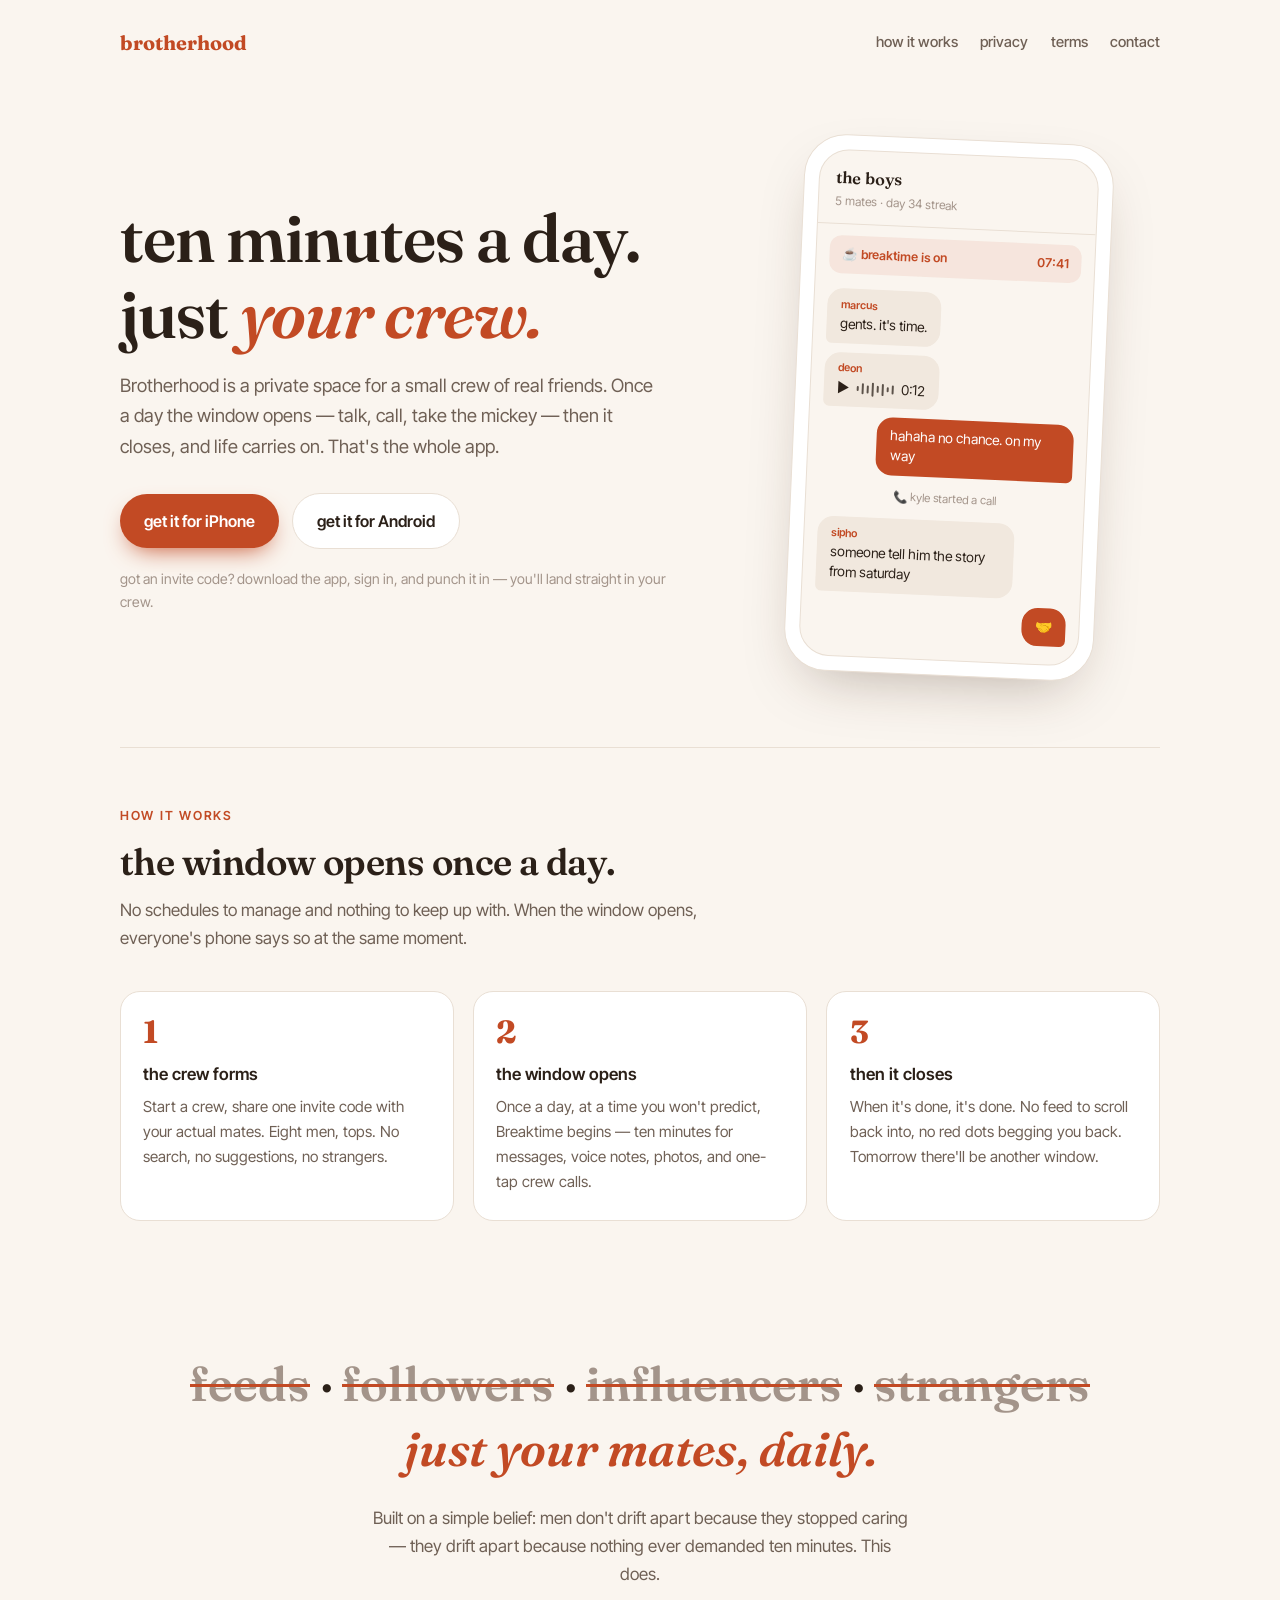
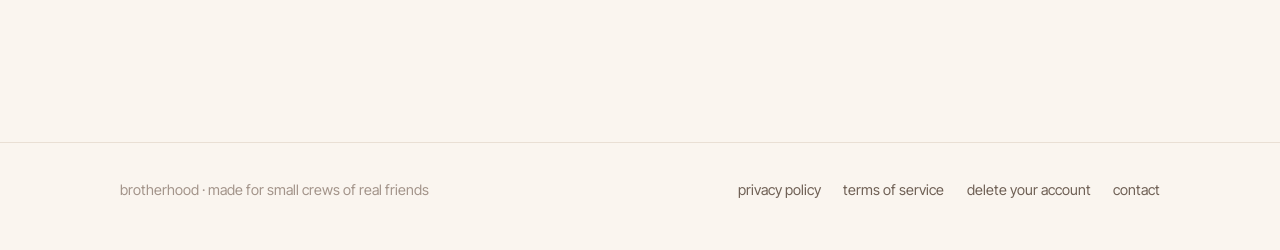
==== index.html @ 676af763 "Redesign: brand typography, hero, manifesto Co-Authored-By: Claude Fable 5 <noreply@anthropic.com>" ====
<!doctype html>
<html lang="en">
<head>
  <meta charset="utf-8">
  <meta name="viewport" content="width=device-width, initial-scale=1">
  <title>brotherhood — keep close to your mates</title>
  <meta name="description" content="a private space for small crews of real friends. once a day the window opens — ten minutes to talk — then life carries on. no feeds, no followers, no strangers.">
  <link rel="icon" type="image/png" href="/favicon.png">
  <link rel="preconnect" href="https://fonts.googleapis.com">
  <link rel="preconnect" href="https://fonts.gstatic.com" crossorigin>
  <link href="https://fonts.googleapis.com/css2?family=Fraunces:opsz,wght@9..144,600;9..144,700&family=Inter+Tight:wght@400;500;600&display=swap" rel="stylesheet">
  <link rel="stylesheet" href="/styles.css">
</head>
<body>

<div class="shell">
  <header class="topbar">
    <a class="wordmark" href="/">brotherhood</a>
    <nav>
      <a href="#how">how it works</a>
      <a href="/privacy/">privacy</a>
      <a href="/terms/">terms</a>
      <a href="mailto:brotherhood.support.app@gmail.com">contact</a>
    </nav>
  </header>

  <section class="hero">
    <div>
      <h1>ten minutes a day.<br>just <em>your crew.</em></h1>
      <p class="lede">Brotherhood is a private space for a small crew of real
      friends. Once a day the window opens — talk, call, take the mickey —
      then it closes, and life carries on. That's the whole app.</p>
      <div class="cta-row">
        <a class="btn btn-primary" href="https://apps.apple.com/app/id6773460771">get it for iPhone</a>
        <a class="btn btn-ghost" href="https://play.google.com/store/apps/details?id=com.teegen.brohood">get it for Android</a>
        <p class="cta-note">got an invite code? download the app, sign in, and
        punch it in — you'll land straight in your crew.</p>
      </div>
    </div>

    <div class="phone-wrap" aria-hidden="true">
      <div class="phone">
        <div class="phone-screen">
          <div class="phone-head">
            <div class="crew-name">the boys</div>
            <div class="crew-sub">5 mates · day 34 streak</div>
          </div>
          <div class="band"><span>☕ breaktime is on</span><span>07:41</span></div>
          <div class="chat">
            <div class="bubble them"><span class="who">marcus</span>gents. it's time.</div>
            <div class="bubble them"><span class="who">deon</span>
              <span class="voice">▶
                <span class="bars"><i style="height:5px"></i><i style="height:11px"></i><i style="height:8px"></i><i style="height:14px"></i><i style="height:7px"></i><i style="height:12px"></i><i style="height:5px"></i><i style="height:9px"></i></span>
                0:12
              </span>
            </div>
            <div class="bubble me">hahaha no chance. on my way</div>
            <div class="sysline">📞 kyle started a call</div>
            <div class="bubble them"><span class="who">sipho</span>someone tell him the story from saturday</div>
            <div class="bubble me">🤝</div>
          </div>
        </div>
      </div>
    </div>
  </section>

  <section class="section" id="how">
    <p class="kicker">how it works</p>
    <h2>the window opens once a day.</h2>
    <p class="lede">No schedules to manage and nothing to keep up with. When
    the window opens, everyone's phone says so at the same moment.</p>
    <div class="steps">
      <div class="step">
        <div class="num">1</div>
        <h3>the crew forms</h3>
        <p>Start a crew, share one invite code with your actual mates.
        Eight men, tops. No search, no suggestions, no strangers.</p>
      </div>
      <div class="step">
        <div class="num">2</div>
        <h3>the window opens</h3>
        <p>Once a day, at a time you won't predict, Breaktime begins —
        ten minutes for messages, voice notes, photos, and one-tap
        crew calls.</p>
      </div>
      <div class="step">
        <div class="num">3</div>
        <h3>then it closes</h3>
        <p>When it's done, it's done. No feed to scroll back into, no
        red dots begging you back. Tomorrow there'll be another window.</p>
      </div>
    </div>
  </section>

  <section class="manifesto">
    <div class="lines">
      <span class="no">feeds</span> · <span class="no">followers</span> ·
      <span class="no">influencers</span> · <span class="no">strangers</span><br>
      <span class="yes">just your mates, daily.</span>
    </div>
    <p class="creed">Built on a simple belief: men don't drift apart because
    they stopped caring — they drift apart because nothing ever demanded ten
    minutes. This does.</p>
  </section>
</div>

<footer>
  <div class="shell foot-row">
    <span>brotherhood · made for small crews of real friends</span>
    <div class="foot-links">
      <a href="/privacy/">privacy policy</a>
      <a href="/terms/">terms of service</a>
      <a href="/delete-account/">delete your account</a>
      <a href="mailto:brotherhood.support.app@gmail.com">contact</a>
    </div>
  </div>
</footer>

</body>
</html>
---- styles.css ----
/* Brotherhood — brotherhood.help
   Fraunces carries the brand voice (same display face as the app),
   Inter Tight carries the reading. Warm paper by day, ember by night. */

:root {
  --bg: #faf5ef;
  --bg-raise: #ffffff;
  --ink: #2b2018;
  --ink-soft: #6f6055;
  --ink-faint: #a3948a;
  --accent: #c24a24;
  --accent-deep: #a03a18;
  --accent-soft: rgba(194, 74, 36, 0.09);
  --rule: #e9dfd4;
  --bubble-them: #f1e8de;
  --shadow: 0 24px 60px -24px rgba(60, 34, 18, 0.35);
}
@media (prefers-color-scheme: dark) {
  :root {
    --bg: #191310;
    --bg-raise: #221a15;
    --ink: #f2e9e0;
    --ink-soft: #b5a698;
    --ink-faint: #7d7065;
    --accent: #e06a3f;
    --accent-deep: #c24a24;
    --accent-soft: rgba(224, 106, 63, 0.13);
    --rule: #352a22;
    --bubble-them: #2c221b;
    --shadow: 0 24px 60px -24px rgba(0, 0, 0, 0.7);
  }
}

* { box-sizing: border-box; margin: 0; }

html { scroll-behavior: smooth; }

body {
  background: var(--bg);
  color: var(--ink);
  font-family: "Inter Tight", -apple-system, "Segoe UI", sans-serif;
  font-size: 17px;
  line-height: 1.65;
  -webkit-font-smoothing: antialiased;
}

.display, h1, h2 {
  font-family: "Fraunces", Georgia, serif;
  font-weight: 600;
  letter-spacing: -0.015em;
  line-height: 1.12;
}

a { color: var(--accent); text-decoration-thickness: 1px; text-underline-offset: 3px; }
.soft { color: var(--ink-soft); }

/* ---- shared shell ------------------------------------------------------ */

.shell {
  max-width: 68rem;
  margin: 0 auto;
  padding: 0 1.5rem;
}

.topbar {
  display: flex;
  align-items: center;
  justify-content: space-between;
  padding: 1.6rem 0 0;
}
.wordmark {
  font-family: "Fraunces", Georgia, serif;
  font-weight: 700;
  font-size: 1.25rem;
  color: var(--accent);
  text-decoration: none;
}
.topbar nav { display: flex; gap: 1.4rem; }
.topbar nav a {
  color: var(--ink-soft);
  text-decoration: none;
  font-size: 0.92rem;
  font-weight: 500;
}
.topbar nav a:hover { color: var(--accent); }

footer {
  border-top: 1px solid var(--rule);
  margin-top: 5rem;
  padding: 2.2rem 0 3rem;
  color: var(--ink-faint);
  font-size: 0.9rem;
}
footer .foot-row {
  display: flex;
  flex-wrap: wrap;
  gap: 0.4rem 1.4rem;
  align-items: baseline;
  justify-content: space-between;
}
footer a { color: var(--ink-soft); text-decoration: none; }
footer a:hover { color: var(--accent); }
footer .foot-links { display: flex; flex-wrap: wrap; gap: 1.4rem; }

/* ---- landing ----------------------------------------------------------- */

.hero {
  display: grid;
  grid-template-columns: minmax(0, 1.15fr) minmax(0, 0.85fr);
  gap: 3rem;
  align-items: center;
  padding: 5rem 0 4.5rem;
}
.hero h1 {
  font-size: clamp(2.6rem, 6vw, 4.2rem);
  margin-bottom: 1.2rem;
}
.hero h1 em {
  font-style: italic;
  color: var(--accent);
}
.hero .lede {
  font-size: 1.15rem;
  color: var(--ink-soft);
  max-width: 34rem;
  margin-bottom: 2rem;
}

.cta-row { display: flex; flex-wrap: wrap; gap: 0.8rem; align-items: center; }
.btn {
  display: inline-flex;
  align-items: center;
  gap: 0.55rem;
  padding: 0.85rem 1.5rem;
  border-radius: 999px;
  font-weight: 600;
  font-size: 1rem;
  text-decoration: none;
  transition: transform 0.12s ease, box-shadow 0.12s ease;
}
.btn:hover { transform: translateY(-1px); }
.btn-primary {
  background: var(--accent);
  color: #fff;
  box-shadow: 0 10px 24px -10px var(--accent);
}
.btn-ghost {
  color: var(--ink);
  border: 1.5px solid var(--rule);
  background: var(--bg-raise);
}
.cta-note { width: 100%; font-size: 0.88rem; color: var(--ink-faint); margin-top: 0.35rem; }

/* the phone ------------------------------------------------------------- */

.phone-wrap { display: flex; justify-content: center; }
.phone {
  width: min(310px, 82vw);
  border-radius: 42px;
  padding: 14px;
  background: var(--bg-raise);
  border: 1px solid var(--rule);
  box-shadow: var(--shadow);
  transform: rotate(2.5deg);
}
.phone-screen {
  border-radius: 30px;
  background: var(--bg);
  border: 1px solid var(--rule);
  overflow: hidden;
  display: flex;
  flex-direction: column;
  min-height: 480px;
}
.phone-head {
  padding: 0.9rem 1rem 0.75rem;
  border-bottom: 1px solid var(--rule);
}
.phone-head .crew-name {
  font-family: "Fraunces", Georgia, serif;
  font-weight: 600;
  font-size: 1.02rem;
}
.phone-head .crew-sub { font-size: 0.75rem; color: var(--ink-faint); }
.band {
  margin: 0.7rem 0.8rem 0;
  padding: 0.55rem 0.8rem;
  border-radius: 12px;
  background: var(--accent-soft);
  color: var(--accent);
  font-size: 0.78rem;
  font-weight: 600;
  display: flex;
  justify-content: space-between;
  align-items: center;
}
.chat { padding: 0.9rem 0.8rem 1.1rem; display: flex; flex-direction: column; gap: 0.55rem; flex: 1; }
.bubble {
  max-width: 78%;
  padding: 0.55rem 0.85rem;
  border-radius: 16px;
  font-size: 0.86rem;
  line-height: 1.45;
}
.bubble .who {
  display: block;
  font-size: 0.68rem;
  font-weight: 600;
  color: var(--accent);
  margin-bottom: 0.1rem;
}
.them { background: var(--bubble-them); border-bottom-left-radius: 6px; align-self: flex-start; }
.me {
  background: var(--accent);
  color: #fff;
  border-bottom-right-radius: 6px;
  align-self: flex-end;
}
.voice {
  display: inline-flex;
  align-items: center;
  gap: 0.45rem;
}
.voice .bars {
  display: inline-flex;
  gap: 2.5px;
  align-items: center;
  height: 14px;
}
.voice .bars i {
  width: 2.5px;
  border-radius: 2px;
  background: currentColor;
  opacity: 0.75;
}
.sysline {
  align-self: center;
  font-size: 0.72rem;
  color: var(--ink-faint);
  padding: 0.2rem 0;
}

/* sections ---------------------------------------------------------------- */

.kicker {
  font-size: 0.78rem;
  font-weight: 600;
  letter-spacing: 0.14em;
  text-transform: uppercase;
  color: var(--accent);
  margin-bottom: 0.9rem;
}
.section { padding: 3.6rem 0; border-top: 1px solid var(--rule); }
.section h2 { font-size: clamp(1.7rem, 3.4vw, 2.3rem); margin-bottom: 0.9rem; }
.section .lede { color: var(--ink-soft); max-width: 40rem; }

.steps {
  display: grid;
  grid-template-columns: repeat(3, minmax(0, 1fr));
  gap: 1.2rem;
  margin-top: 2.4rem;
}
.step {
  background: var(--bg-raise);
  border: 1px solid var(--rule);
  border-radius: 20px;
  padding: 1.5rem 1.4rem 1.6rem;
}
.step .num {
  font-family: "Fraunces", Georgia, serif;
  font-size: 2rem;
  font-weight: 700;
  color: var(--accent);
  line-height: 1;
  margin-bottom: 0.8rem;
}
.step h3 { font-size: 1.05rem; margin-bottom: 0.35rem; font-weight: 600; }
.step p { font-size: 0.95rem; color: var(--ink-soft); }

.manifesto { text-align: center; padding: 4.6rem 0; }
.manifesto .lines {
  font-family: "Fraunces", Georgia, serif;
  font-weight: 600;
  font-size: clamp(1.8rem, 4.5vw, 3rem);
  line-height: 1.35;
}
.manifesto .no {
  color: var(--ink-faint);
  text-decoration: line-through;
  text-decoration-color: var(--accent);
  text-decoration-thickness: 3px;
}
.manifesto .yes { color: var(--accent); font-style: italic; }
.manifesto .creed {
  margin-top: 1.4rem;
  color: var(--ink-soft);
  max-width: 34rem;
  margin-left: auto;
  margin-right: auto;
}

/* ---- document pages (privacy / terms / delete) -------------------------- */

.doc {
  max-width: 44rem;
  margin: 0 auto;
  padding: 3.2rem 1.5rem 4rem;
}
.doc h1 { font-size: clamp(2rem, 5vw, 2.8rem); margin: 0 0 0.4rem; }
.doc .updated { color: var(--ink-faint); font-size: 0.9rem; margin-bottom: 2.4rem; }
.doc h2 {
  font-size: 1.25rem;
  margin: 2.6rem 0 0.7rem;
  padding-top: 1.6rem;
  border-top: 1px solid var(--rule);
}
.doc p, .doc li { color: var(--ink-soft); }
.doc strong, .doc em { color: var(--ink); }
.doc ul { padding-left: 1.2rem; }
.doc li { margin: 0.45rem 0; }
.doc li::marker { color: var(--accent); }
.doc hr { border: 0; border-top: 1px solid var(--rule); margin: 2.6rem 0 0; }
.doc .wordmark { display: inline-block; margin-bottom: 2.6rem; }
.doc footer { border: 0; margin-top: 1.4rem; padding: 0; }

/* ---- small screens ------------------------------------------------------ */

@media (max-width: 860px) {
  .hero { grid-template-columns: 1fr; padding: 3.4rem 0 3rem; gap: 2.6rem; }
  .phone { transform: rotate(0deg); }
  .steps { grid-template-columns: 1fr; }
  .topbar nav { display: none; }
}
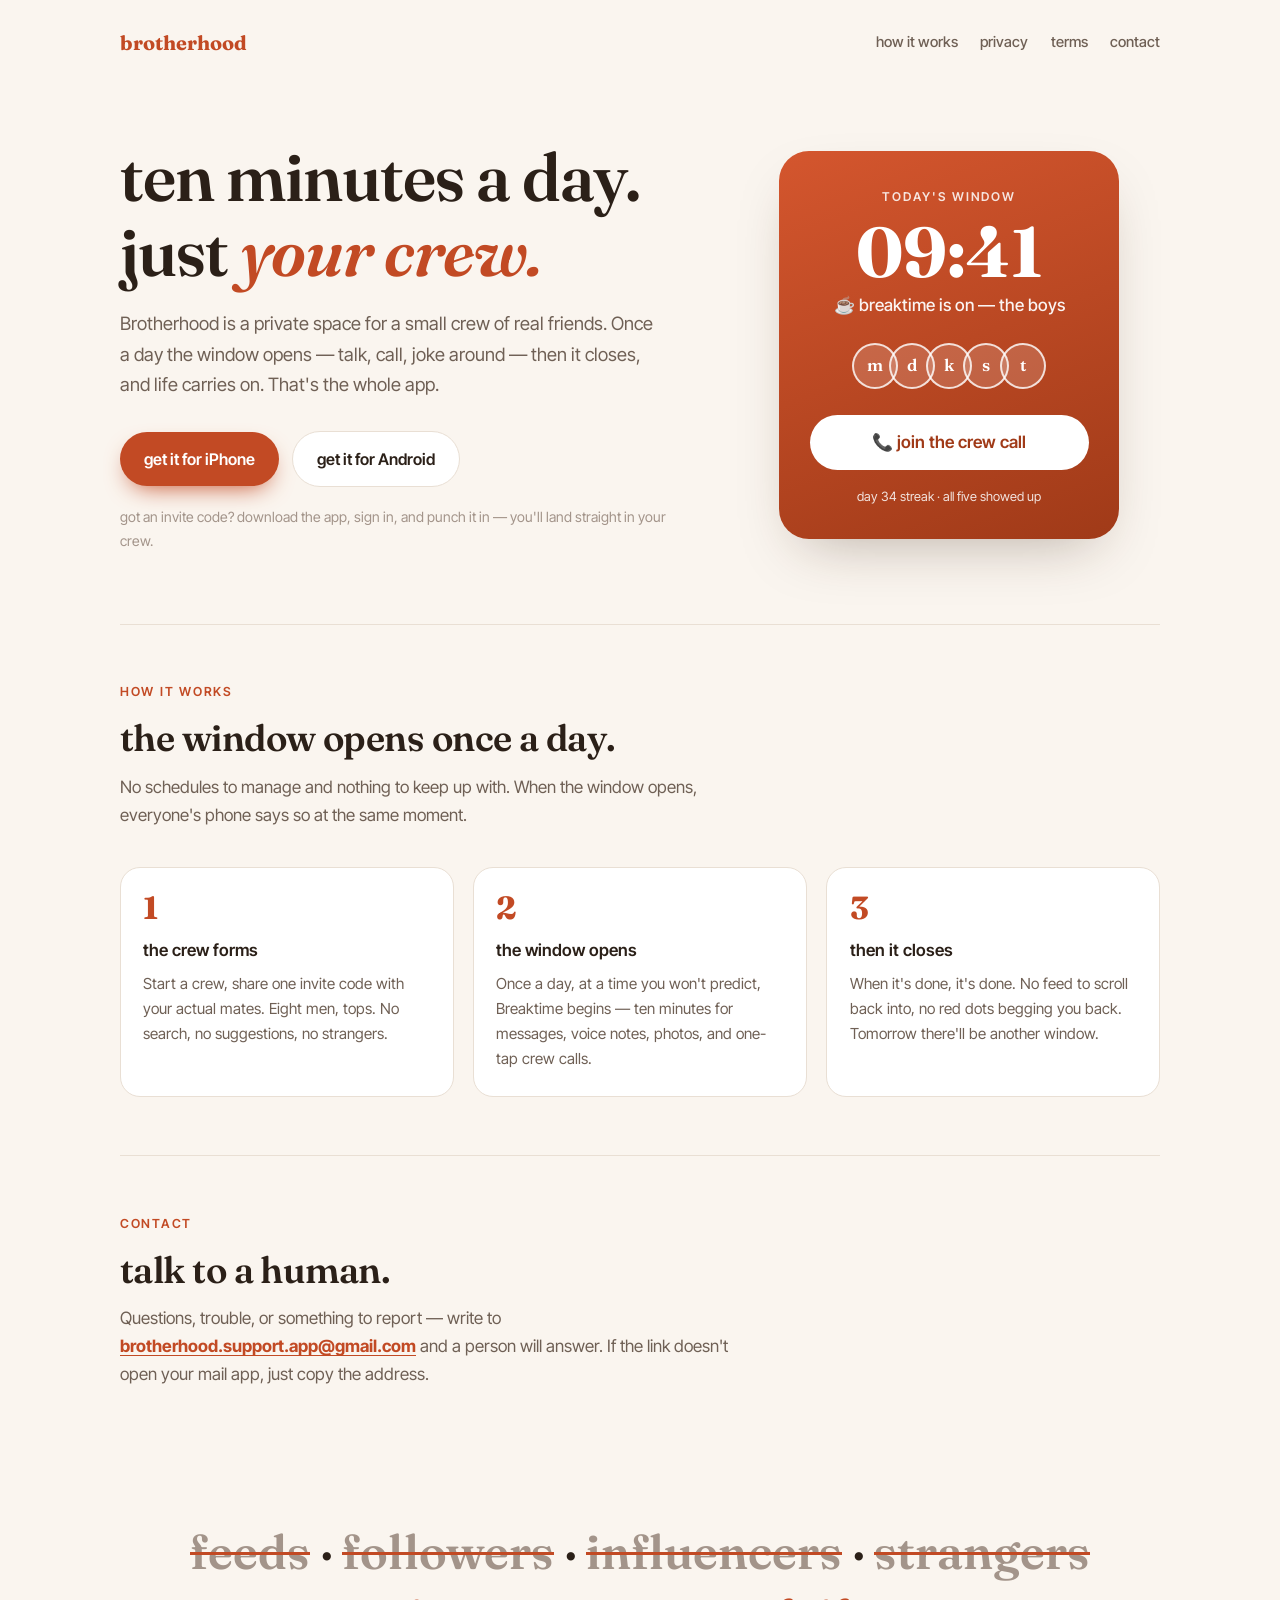
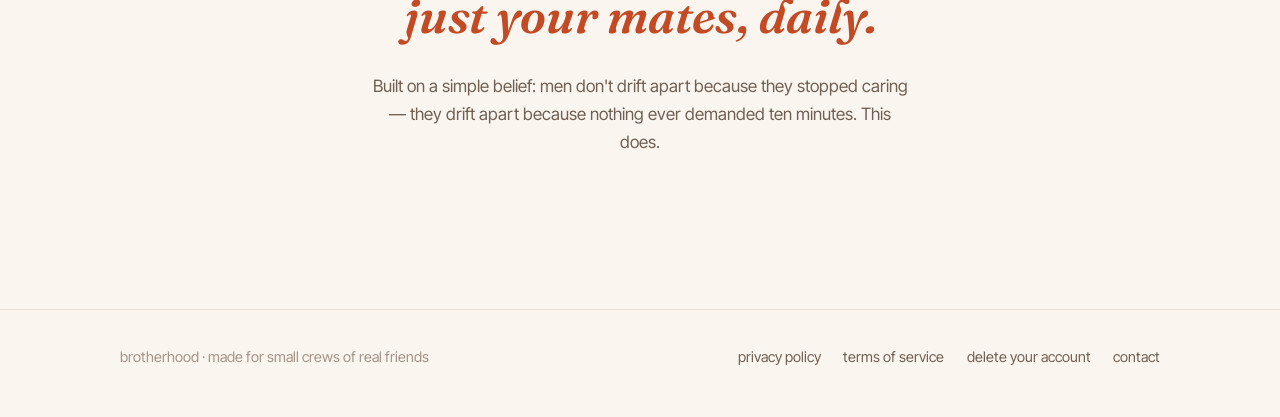
==== commit 08c6c331: "Window-card hero, mobile nav, back buttons, contact section Co-Authored-By: Claude Fable 5 <noreply@" ====
--- a/index.html
+++ b/index.html
@@ -20,7 +20,7 @@
       <a href="#how">how it works</a>
       <a href="/privacy/">privacy</a>
       <a href="/terms/">terms</a>
-      <a href="mailto:brotherhood.support.app@gmail.com">contact</a>
+      <a href="#contact">contact</a>
     </nav>
   </header>
 
@@ -28,7 +28,7 @@
     <div>
       <h1>ten minutes a day.<br>just <em>your crew.</em></h1>
       <p class="lede">Brotherhood is a private space for a small crew of real
-      friends. Once a day the window opens — talk, call, take the mickey —
+      friends. Once a day the window opens — talk, call, joke around —
       then it closes, and life carries on. That's the whole app.</p>
       <div class="cta-row">
         <a class="btn btn-primary" href="https://apps.apple.com/app/id6773460771">get it for iPhone</a>
@@ -38,28 +38,16 @@
       </div>
     </div>
 
-    <div class="phone-wrap" aria-hidden="true">
-      <div class="phone">
-        <div class="phone-screen">
-          <div class="phone-head">
-            <div class="crew-name">the boys</div>
-            <div class="crew-sub">5 mates · day 34 streak</div>
-          </div>
-          <div class="band"><span>☕ breaktime is on</span><span>07:41</span></div>
-          <div class="chat">
-            <div class="bubble them"><span class="who">marcus</span>gents. it's time.</div>
-            <div class="bubble them"><span class="who">deon</span>
-              <span class="voice">▶
-                <span class="bars"><i style="height:5px"></i><i style="height:11px"></i><i style="height:8px"></i><i style="height:14px"></i><i style="height:7px"></i><i style="height:12px"></i><i style="height:5px"></i><i style="height:9px"></i></span>
-                0:12
-              </span>
-            </div>
-            <div class="bubble me">hahaha no chance. on my way</div>
-            <div class="sysline">📞 kyle started a call</div>
-            <div class="bubble them"><span class="who">sipho</span>someone tell him the story from saturday</div>
-            <div class="bubble me">🤝</div>
-          </div>
+    <div class="window-wrap" aria-hidden="true">
+      <div class="window-card">
+        <div class="wc-label">today's window</div>
+        <div class="wc-time">09:41</div>
+        <div class="wc-sub">☕ breaktime is on — the boys</div>
+        <div class="wc-faces">
+          <span class="face">m</span><span class="face">d</span><span class="face">k</span><span class="face">s</span><span class="face">t</span>
         </div>
+        <div class="wc-btn">📞 join the crew call</div>
+        <div class="wc-note">day 34 streak · all five showed up</div>
       </div>
     </div>
   </section>
@@ -92,6 +80,15 @@
     </div>
   </section>
 
+  <section class="section" id="contact">
+    <p class="kicker">contact</p>
+    <h2>talk to a human.</h2>
+    <p class="lede">Questions, trouble, or something to report — write to
+    <a href="mailto:brotherhood.support.app@gmail.com"><strong>brotherhood.support.app@gmail.com</strong></a>
+    and a person will answer. If the link doesn't open your mail app, just
+    copy the address.</p>
+  </section>
+
   <section class="manifesto">
     <div class="lines">
       <span class="no">feeds</span> · <span class="no">followers</span> ·
@@ -111,7 +108,7 @@
       <a href="/privacy/">privacy policy</a>
       <a href="/terms/">terms of service</a>
       <a href="/delete-account/">delete your account</a>
-      <a href="mailto:brotherhood.support.app@gmail.com">contact</a>
+      <a href="#contact">contact</a>
     </div>
   </div>
 </footer>
--- a/styles.css
+++ b/styles.css
@@ -151,94 +151,58 @@
 }
 .cta-note { width: 100%; font-size: 0.88rem; color: var(--ink-faint); margin-top: 0.35rem; }
 
-/* the phone ------------------------------------------------------------- */
-
-.phone-wrap { display: flex; justify-content: center; }
-.phone {
-  width: min(310px, 82vw);
-  border-radius: 42px;
-  padding: 14px;
-  background: var(--bg-raise);
-  border: 1px solid var(--rule);
+/* the daily window -------------------------------------------------------- */
+
+.window-wrap { display: flex; justify-content: center; }
+.window-card {
+  width: min(340px, 88vw);
+  border-radius: 30px;
+  padding: 2.2rem 1.9rem 2rem;
+  background: linear-gradient(160deg, #d4562e 0%, var(--accent-deep) 100%);
+  color: #fff;
+  text-align: center;
   box-shadow: var(--shadow);
-  transform: rotate(2.5deg);
-}
-.phone-screen {
-  border-radius: 30px;
-  background: var(--bg);
-  border: 1px solid var(--rule);
-  overflow: hidden;
+}
+.wc-label {
+  font-size: 0.76rem;
+  font-weight: 600;
+  letter-spacing: 0.16em;
+  text-transform: uppercase;
+  opacity: 0.85;
+}
+.wc-time {
+  font-family: "Fraunces", Georgia, serif;
+  font-weight: 700;
+  font-size: 4.4rem;
+  line-height: 1.05;
+  margin: 0.5rem 0 0.15rem;
+  font-variant-numeric: tabular-nums;
+}
+.wc-sub { font-weight: 500; opacity: 0.94; margin-bottom: 1.5rem; }
+.wc-faces { display: flex; justify-content: center; margin-bottom: 1.6rem; }
+.face {
+  width: 46px;
+  height: 46px;
+  border-radius: 50%;
+  margin-left: -9px;
+  background: rgba(255, 255, 255, 0.16);
+  border: 2px solid rgba(255, 255, 255, 0.8);
   display: flex;
-  flex-direction: column;
-  min-height: 480px;
-}
-.phone-head {
-  padding: 0.9rem 1rem 0.75rem;
-  border-bottom: 1px solid var(--rule);
-}
-.phone-head .crew-name {
-  font-family: "Fraunces", Georgia, serif;
-  font-weight: 600;
-  font-size: 1.02rem;
-}
-.phone-head .crew-sub { font-size: 0.75rem; color: var(--ink-faint); }
-.band {
-  margin: 0.7rem 0.8rem 0;
-  padding: 0.55rem 0.8rem;
-  border-radius: 12px;
-  background: var(--accent-soft);
-  color: var(--accent);
-  font-size: 0.78rem;
-  font-weight: 600;
-  display: flex;
-  justify-content: space-between;
-  align-items: center;
-}
-.chat { padding: 0.9rem 0.8rem 1.1rem; display: flex; flex-direction: column; gap: 0.55rem; flex: 1; }
-.bubble {
-  max-width: 78%;
-  padding: 0.55rem 0.85rem;
-  border-radius: 16px;
-  font-size: 0.86rem;
-  line-height: 1.45;
-}
-.bubble .who {
-  display: block;
-  font-size: 0.68rem;
-  font-weight: 600;
-  color: var(--accent);
-  margin-bottom: 0.1rem;
-}
-.them { background: var(--bubble-them); border-bottom-left-radius: 6px; align-self: flex-start; }
-.me {
-  background: var(--accent);
-  color: #fff;
-  border-bottom-right-radius: 6px;
-  align-self: flex-end;
-}
-.voice {
-  display: inline-flex;
-  align-items: center;
-  gap: 0.45rem;
-}
-.voice .bars {
-  display: inline-flex;
-  gap: 2.5px;
-  align-items: center;
-  height: 14px;
-}
-.voice .bars i {
-  width: 2.5px;
-  border-radius: 2px;
-  background: currentColor;
-  opacity: 0.75;
-}
-.sysline {
-  align-self: center;
-  font-size: 0.72rem;
-  color: var(--ink-faint);
-  padding: 0.2rem 0;
-}
+  align-items: center;
+  justify-content: center;
+  font-family: "Fraunces", Georgia, serif;
+  font-weight: 600;
+  font-size: 1.05rem;
+}
+.face:first-child { margin-left: 0; }
+.wc-btn {
+  background: #fff;
+  color: var(--accent-deep);
+  border-radius: 999px;
+  padding: 0.85rem 1.2rem;
+  font-weight: 600;
+}
+.wc-note { margin-top: 1rem; font-size: 0.8rem; opacity: 0.85; }
 
 /* sections ---------------------------------------------------------------- */
 
@@ -320,14 +284,37 @@
 .doc li { margin: 0.45rem 0; }
 .doc li::marker { color: var(--accent); }
 .doc hr { border: 0; border-top: 1px solid var(--rule); margin: 2.6rem 0 0; }
-.doc .wordmark { display: inline-block; margin-bottom: 2.6rem; }
 .doc footer { border: 0; margin-top: 1.4rem; padding: 0; }
 
+.doc-top {
+  display: flex;
+  align-items: center;
+  justify-content: space-between;
+  gap: 1rem;
+  margin-bottom: 2.6rem;
+}
+.btn-back {
+  display: inline-flex;
+  align-items: center;
+  gap: 0.4rem;
+  padding: 0.5rem 1.05rem;
+  border-radius: 999px;
+  border: 1.5px solid var(--rule);
+  background: var(--bg-raise);
+  color: var(--ink);
+  font-size: 0.9rem;
+  font-weight: 600;
+  text-decoration: none;
+}
+.btn-back:hover { border-color: var(--accent); color: var(--accent); }
+.doc-end { margin-top: 2.2rem; }
+
 /* ---- small screens ------------------------------------------------------ */
 
 @media (max-width: 860px) {
-  .hero { grid-template-columns: 1fr; padding: 3.4rem 0 3rem; gap: 2.6rem; }
-  .phone { transform: rotate(0deg); }
+  .hero { grid-template-columns: 1fr; padding: 3rem 0 2.8rem; gap: 2.6rem; }
   .steps { grid-template-columns: 1fr; }
-  .topbar nav { display: none; }
-}
+  /* nav stays visible on phones — it's the only way around the site */
+  .topbar { flex-direction: column; align-items: flex-start; gap: 0.8rem; }
+  .topbar nav { flex-wrap: wrap; gap: 0.9rem 1.2rem; }
+}
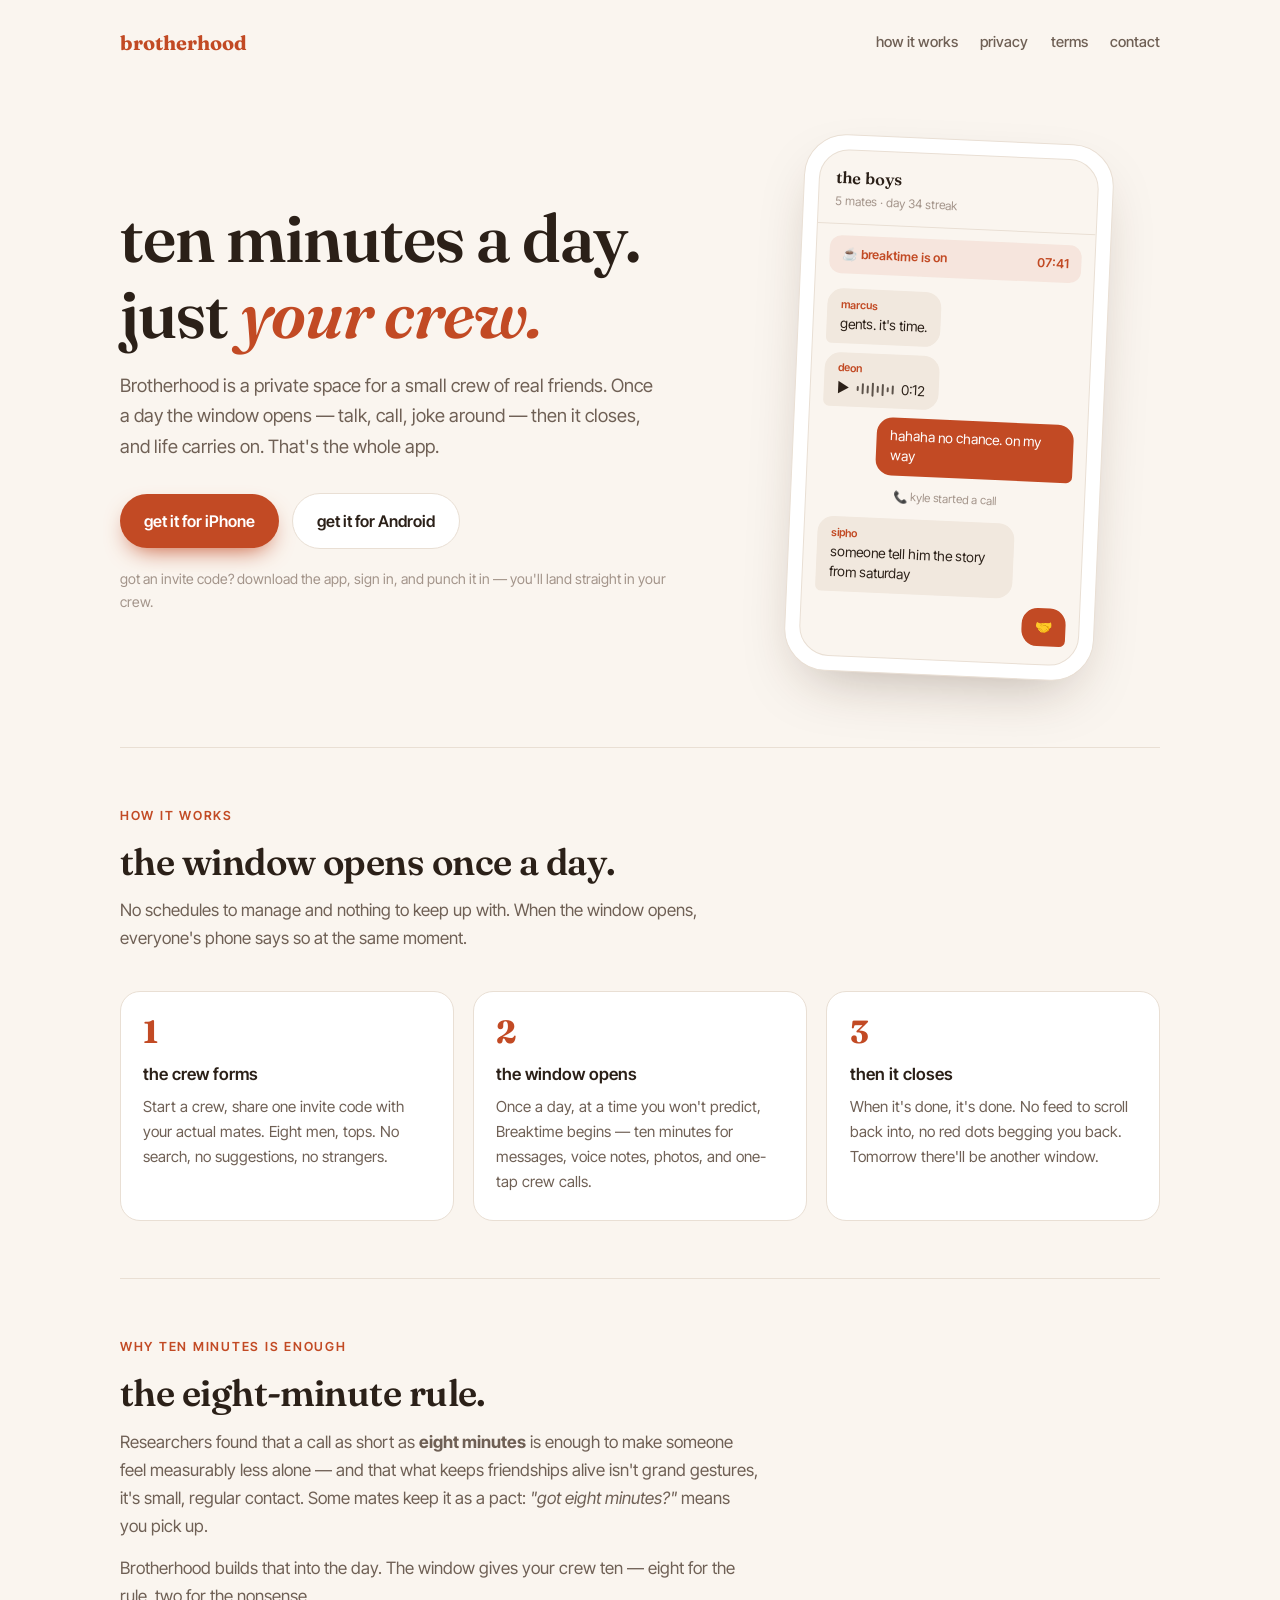
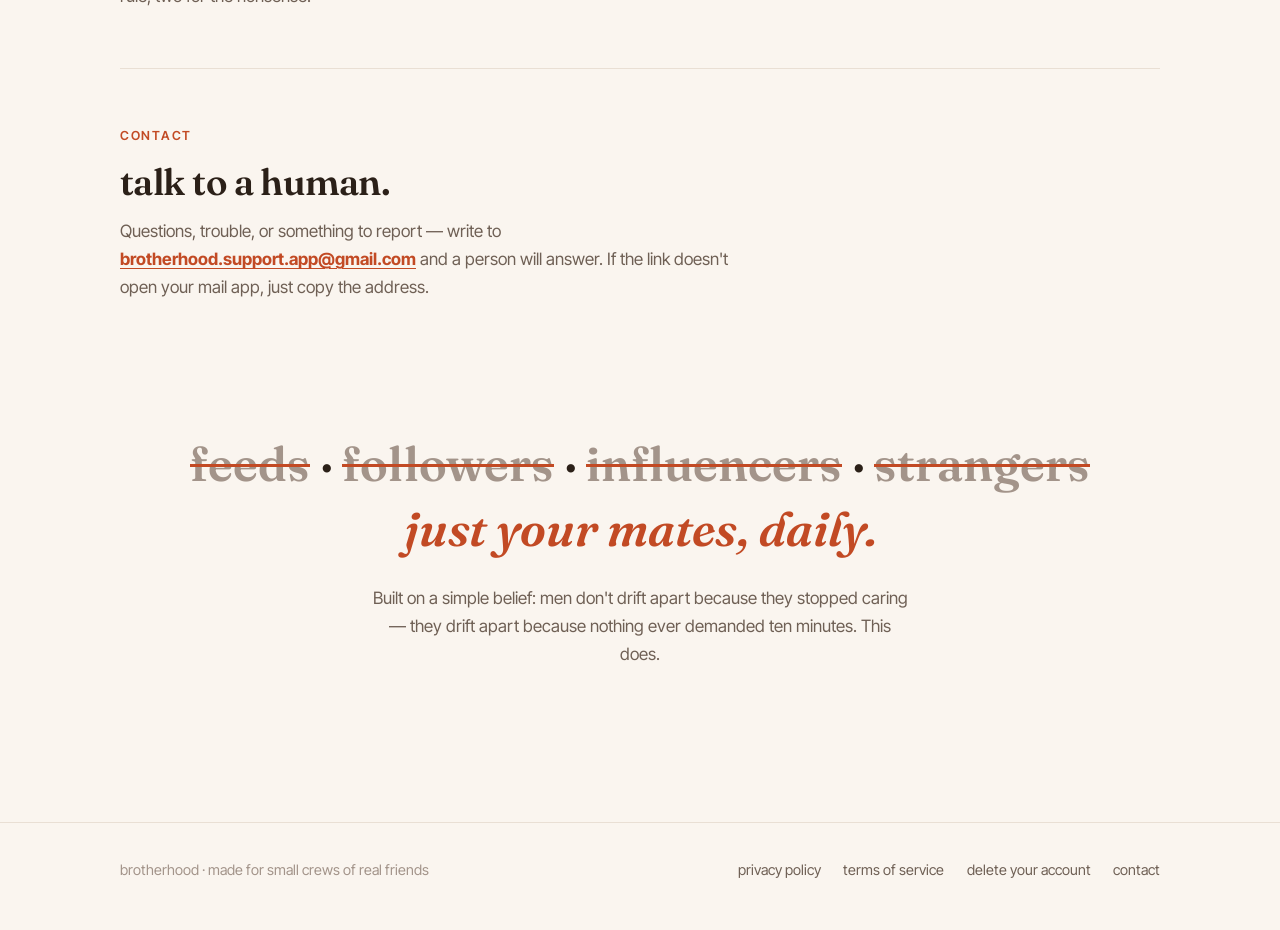
==== commit 15ea2003: "Restore phone hero, eight-minute rule, brand favicon Co-Authored-By: Claude Fable 5 <noreply@anthrop" ====
--- a/index.html
+++ b/index.html
@@ -5,6 +5,7 @@
   <meta name="viewport" content="width=device-width, initial-scale=1">
   <title>brotherhood — keep close to your mates</title>
   <meta name="description" content="a private space for small crews of real friends. once a day the window opens — ten minutes to talk — then life carries on. no feeds, no followers, no strangers.">
+  <link rel="icon" type="image/svg+xml" href="/favicon.svg">
   <link rel="icon" type="image/png" href="/favicon.png">
   <link rel="preconnect" href="https://fonts.googleapis.com">
   <link rel="preconnect" href="https://fonts.gstatic.com" crossorigin>
@@ -38,16 +39,28 @@
       </div>
     </div>
 
-    <div class="window-wrap" aria-hidden="true">
-      <div class="window-card">
-        <div class="wc-label">today's window</div>
-        <div class="wc-time">09:41</div>
-        <div class="wc-sub">☕ breaktime is on — the boys</div>
-        <div class="wc-faces">
-          <span class="face">m</span><span class="face">d</span><span class="face">k</span><span class="face">s</span><span class="face">t</span>
+    <div class="phone-wrap" aria-hidden="true">
+      <div class="phone">
+        <div class="phone-screen">
+          <div class="phone-head">
+            <div class="crew-name">the boys</div>
+            <div class="crew-sub">5 mates · day 34 streak</div>
+          </div>
+          <div class="band"><span>☕ breaktime is on</span><span>07:41</span></div>
+          <div class="chat">
+            <div class="bubble them"><span class="who">marcus</span>gents. it's time.</div>
+            <div class="bubble them"><span class="who">deon</span>
+              <span class="voice">▶
+                <span class="bars"><i style="height:5px"></i><i style="height:11px"></i><i style="height:8px"></i><i style="height:14px"></i><i style="height:7px"></i><i style="height:12px"></i><i style="height:5px"></i><i style="height:9px"></i></span>
+                0:12
+              </span>
+            </div>
+            <div class="bubble me">hahaha no chance. on my way</div>
+            <div class="sysline">📞 kyle started a call</div>
+            <div class="bubble them"><span class="who">sipho</span>someone tell him the story from saturday</div>
+            <div class="bubble me">🤝</div>
+          </div>
         </div>
-        <div class="wc-btn">📞 join the crew call</div>
-        <div class="wc-note">day 34 streak · all five showed up</div>
       </div>
     </div>
   </section>
@@ -78,6 +91,18 @@
         red dots begging you back. Tomorrow there'll be another window.</p>
       </div>
     </div>
+  </section>
+
+  <section class="section" id="eight">
+    <p class="kicker">why ten minutes is enough</p>
+    <h2>the eight-minute rule.</h2>
+    <p class="lede">Researchers found that a call as short as <strong>eight
+    minutes</strong> is enough to make someone feel measurably less alone —
+    and that what keeps friendships alive isn't grand gestures, it's small,
+    regular contact. Some mates keep it as a pact: <em>"got eight
+    minutes?"</em> means you pick up.</p>
+    <p class="lede">Brotherhood builds that into the day. The window gives
+    your crew ten — eight for the rule, two for the nonsense.</p>
   </section>
 
   <section class="section" id="contact">
--- a/styles.css
+++ b/styles.css
@@ -151,58 +151,94 @@
 }
 .cta-note { width: 100%; font-size: 0.88rem; color: var(--ink-faint); margin-top: 0.35rem; }
 
-/* the daily window -------------------------------------------------------- */
-
-.window-wrap { display: flex; justify-content: center; }
-.window-card {
-  width: min(340px, 88vw);
+/* the phone ------------------------------------------------------------- */
+
+.phone-wrap { display: flex; justify-content: center; }
+.phone {
+  width: min(310px, 82vw);
+  border-radius: 42px;
+  padding: 14px;
+  background: var(--bg-raise);
+  border: 1px solid var(--rule);
+  box-shadow: var(--shadow);
+  transform: rotate(2.5deg);
+}
+.phone-screen {
   border-radius: 30px;
-  padding: 2.2rem 1.9rem 2rem;
-  background: linear-gradient(160deg, #d4562e 0%, var(--accent-deep) 100%);
+  background: var(--bg);
+  border: 1px solid var(--rule);
+  overflow: hidden;
+  display: flex;
+  flex-direction: column;
+  min-height: 480px;
+}
+.phone-head {
+  padding: 0.9rem 1rem 0.75rem;
+  border-bottom: 1px solid var(--rule);
+}
+.phone-head .crew-name {
+  font-family: "Fraunces", Georgia, serif;
+  font-weight: 600;
+  font-size: 1.02rem;
+}
+.phone-head .crew-sub { font-size: 0.75rem; color: var(--ink-faint); }
+.band {
+  margin: 0.7rem 0.8rem 0;
+  padding: 0.55rem 0.8rem;
+  border-radius: 12px;
+  background: var(--accent-soft);
+  color: var(--accent);
+  font-size: 0.78rem;
+  font-weight: 600;
+  display: flex;
+  justify-content: space-between;
+  align-items: center;
+}
+.chat { padding: 0.9rem 0.8rem 1.1rem; display: flex; flex-direction: column; gap: 0.55rem; flex: 1; }
+.bubble {
+  max-width: 78%;
+  padding: 0.55rem 0.85rem;
+  border-radius: 16px;
+  font-size: 0.86rem;
+  line-height: 1.45;
+}
+.bubble .who {
+  display: block;
+  font-size: 0.68rem;
+  font-weight: 600;
+  color: var(--accent);
+  margin-bottom: 0.1rem;
+}
+.them { background: var(--bubble-them); border-bottom-left-radius: 6px; align-self: flex-start; }
+.me {
+  background: var(--accent);
   color: #fff;
-  text-align: center;
-  box-shadow: var(--shadow);
-}
-.wc-label {
-  font-size: 0.76rem;
-  font-weight: 600;
-  letter-spacing: 0.16em;
-  text-transform: uppercase;
-  opacity: 0.85;
-}
-.wc-time {
-  font-family: "Fraunces", Georgia, serif;
-  font-weight: 700;
-  font-size: 4.4rem;
-  line-height: 1.05;
-  margin: 0.5rem 0 0.15rem;
-  font-variant-numeric: tabular-nums;
-}
-.wc-sub { font-weight: 500; opacity: 0.94; margin-bottom: 1.5rem; }
-.wc-faces { display: flex; justify-content: center; margin-bottom: 1.6rem; }
-.face {
-  width: 46px;
-  height: 46px;
-  border-radius: 50%;
-  margin-left: -9px;
-  background: rgba(255, 255, 255, 0.16);
-  border: 2px solid rgba(255, 255, 255, 0.8);
-  display: flex;
-  align-items: center;
-  justify-content: center;
-  font-family: "Fraunces", Georgia, serif;
-  font-weight: 600;
-  font-size: 1.05rem;
-}
-.face:first-child { margin-left: 0; }
-.wc-btn {
-  background: #fff;
-  color: var(--accent-deep);
-  border-radius: 999px;
-  padding: 0.85rem 1.2rem;
-  font-weight: 600;
-}
-.wc-note { margin-top: 1rem; font-size: 0.8rem; opacity: 0.85; }
+  border-bottom-right-radius: 6px;
+  align-self: flex-end;
+}
+.voice {
+  display: inline-flex;
+  align-items: center;
+  gap: 0.45rem;
+}
+.voice .bars {
+  display: inline-flex;
+  gap: 2.5px;
+  align-items: center;
+  height: 14px;
+}
+.voice .bars i {
+  width: 2.5px;
+  border-radius: 2px;
+  background: currentColor;
+  opacity: 0.75;
+}
+.sysline {
+  align-self: center;
+  font-size: 0.72rem;
+  color: var(--ink-faint);
+  padding: 0.2rem 0;
+}
 
 /* sections ---------------------------------------------------------------- */
 
@@ -217,6 +253,7 @@
 .section { padding: 3.6rem 0; border-top: 1px solid var(--rule); }
 .section h2 { font-size: clamp(1.7rem, 3.4vw, 2.3rem); margin-bottom: 0.9rem; }
 .section .lede { color: var(--ink-soft); max-width: 40rem; }
+.section .lede + .lede { margin-top: 0.9rem; }
 
 .steps {
   display: grid;
@@ -313,6 +350,7 @@
 
 @media (max-width: 860px) {
   .hero { grid-template-columns: 1fr; padding: 3rem 0 2.8rem; gap: 2.6rem; }
+  .phone { transform: rotate(0deg); }
   .steps { grid-template-columns: 1fr; }
   /* nav stays visible on phones — it's the only way around the site */
   .topbar { flex-direction: column; align-items: flex-start; gap: 0.8rem; }
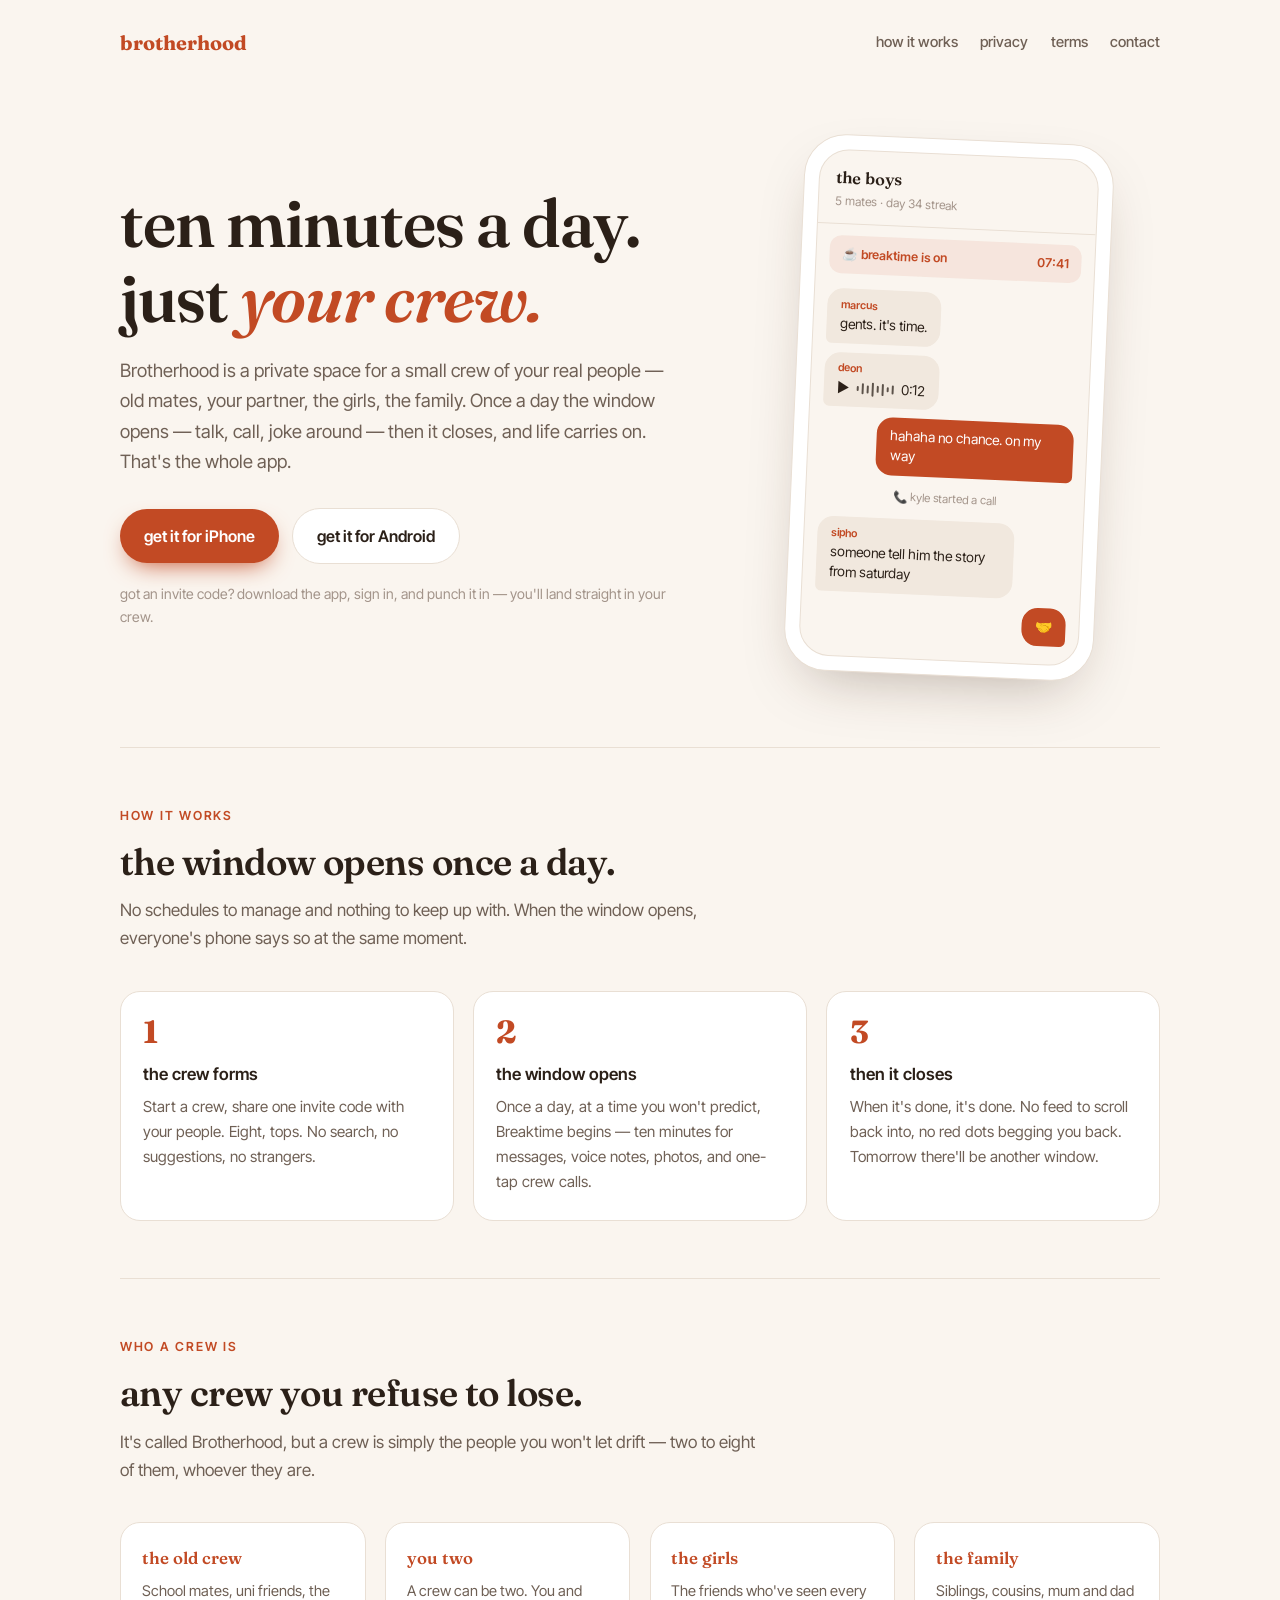
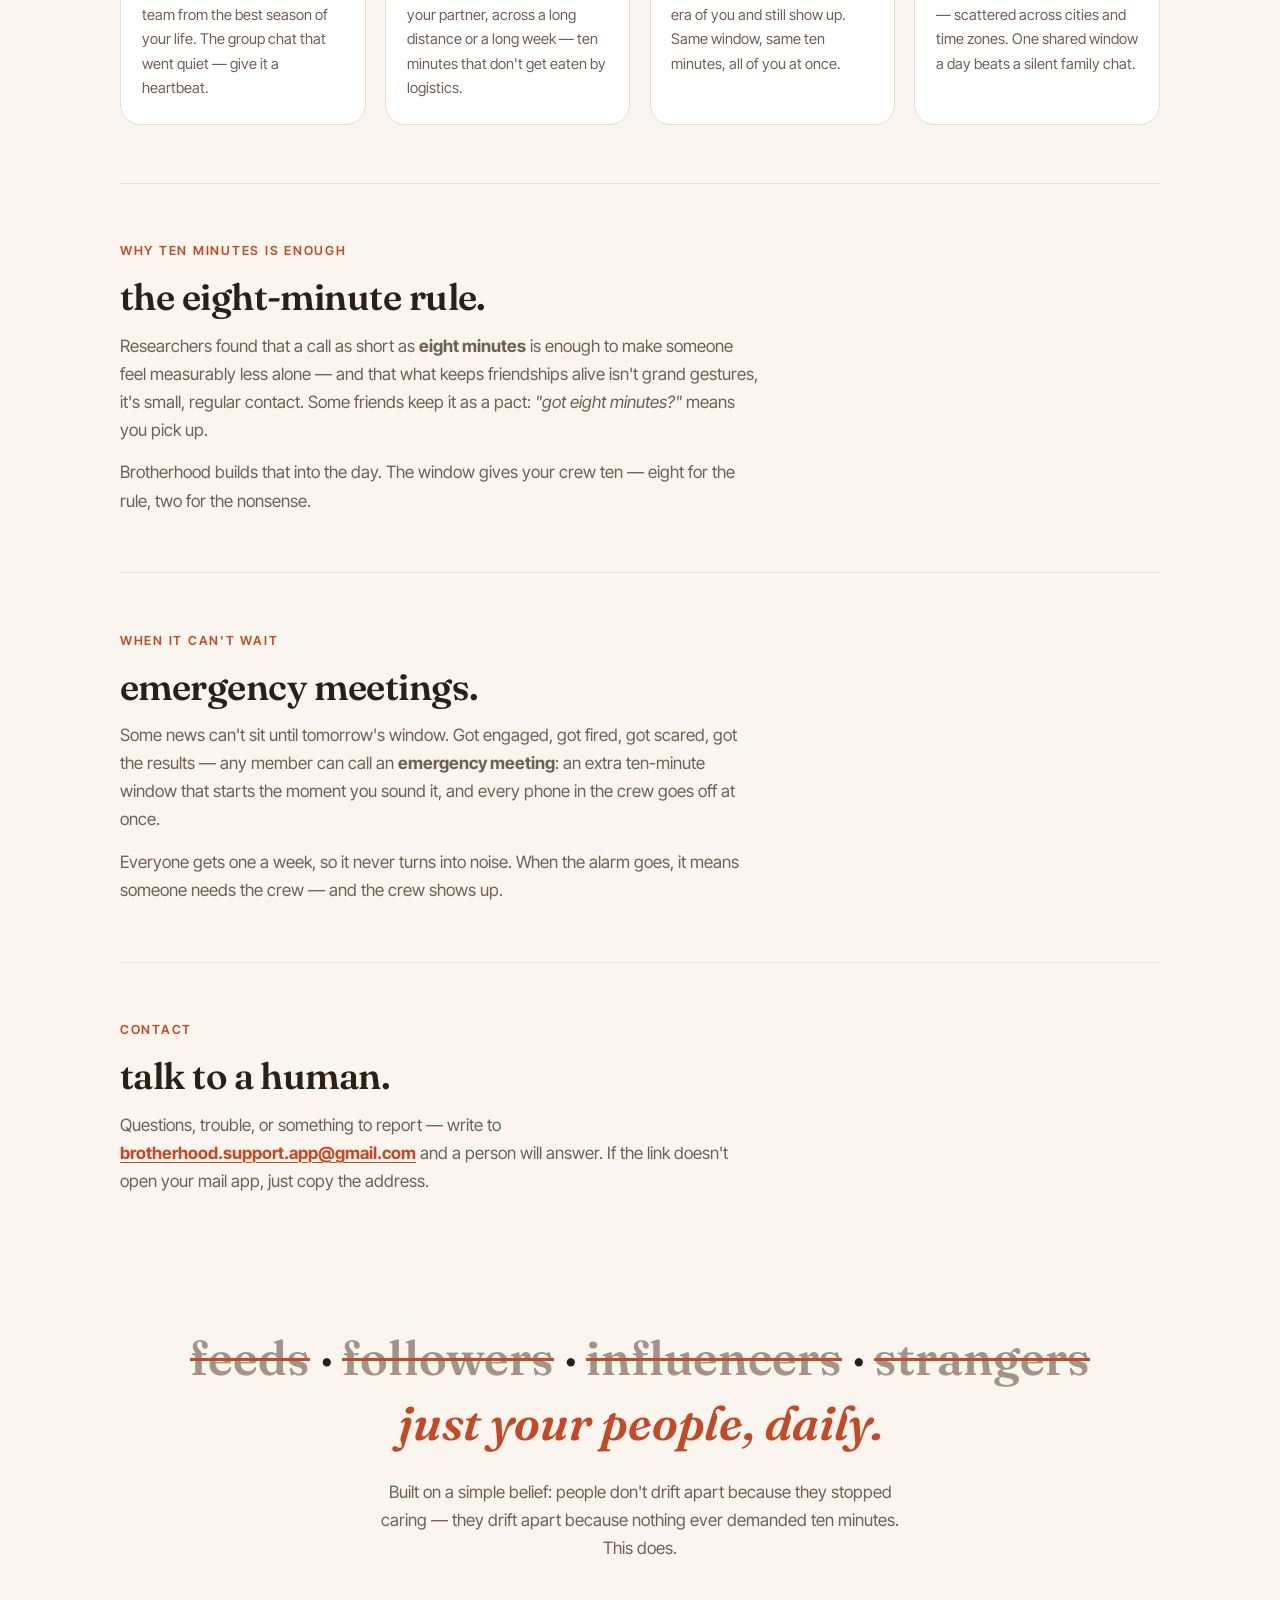
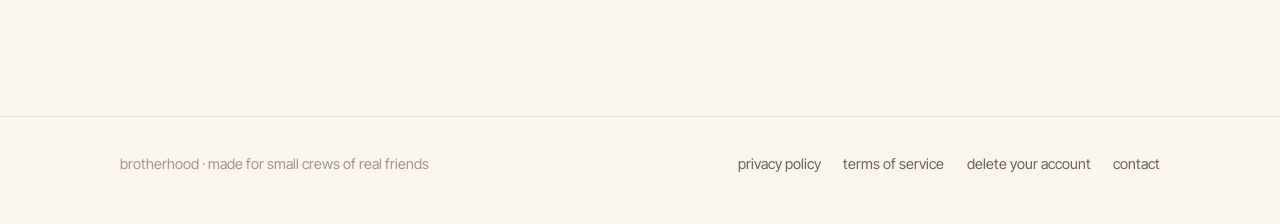
==== commit c19bd7e6: "Broaden who a crew is (partner, girls, family) and add emergency meetings section Co-Authored-By: Cl" ====
--- a/index.html
+++ b/index.html
@@ -3,14 +3,15 @@
 <head>
   <meta charset="utf-8">
   <meta name="viewport" content="width=device-width, initial-scale=1">
-  <title>brotherhood — keep close to your mates</title>
-  <meta name="description" content="a private space for small crews of real friends. once a day the window opens — ten minutes to talk — then life carries on. no feeds, no followers, no strangers.">
+  <title>brotherhood — keep close to your people</title>
+  <meta name="description" content="a private space for small crews — your mates, your partner, the girls, the family. once a day the window opens — ten minutes to talk — then life carries on. no feeds, no followers, no strangers.">
   <link rel="icon" type="image/svg+xml" href="/favicon.svg">
   <link rel="icon" type="image/png" href="/favicon.png">
   <link rel="preconnect" href="https://fonts.googleapis.com">
   <link rel="preconnect" href="https://fonts.gstatic.com" crossorigin>
   <link href="https://fonts.googleapis.com/css2?family=Fraunces:opsz,wght@9..144,600;9..144,700&family=Inter+Tight:wght@400;500;600&display=swap" rel="stylesheet">
   <link rel="stylesheet" href="/styles.css">
+  <script src="/mail.js" defer></script>
 </head>
 <body>
 
@@ -28,9 +29,10 @@
   <section class="hero">
     <div>
       <h1>ten minutes a day.<br>just <em>your crew.</em></h1>
-      <p class="lede">Brotherhood is a private space for a small crew of real
-      friends. Once a day the window opens — talk, call, joke around —
-      then it closes, and life carries on. That's the whole app.</p>
+      <p class="lede">Brotherhood is a private space for a small crew of your
+      real people — old mates, your partner, the girls, the family. Once a
+      day the window opens — talk, call, joke around — then it closes, and
+      life carries on. That's the whole app.</p>
       <div class="cta-row">
         <a class="btn btn-primary" href="https://apps.apple.com/app/id6773460771">get it for iPhone</a>
         <a class="btn btn-ghost" href="https://play.google.com/store/apps/details?id=com.teegen.brohood">get it for Android</a>
@@ -74,8 +76,8 @@
       <div class="step">
         <div class="num">1</div>
         <h3>the crew forms</h3>
-        <p>Start a crew, share one invite code with your actual mates.
-        Eight men, tops. No search, no suggestions, no strangers.</p>
+        <p>Start a crew, share one invite code with your people.
+        Eight, tops. No search, no suggestions, no strangers.</p>
       </div>
       <div class="step">
         <div class="num">2</div>
@@ -93,16 +95,58 @@
     </div>
   </section>
 
+  <section class="section" id="who">
+    <p class="kicker">who a crew is</p>
+    <h2>any crew you refuse to lose.</h2>
+    <p class="lede">It's called Brotherhood, but a crew is simply the people
+    you won't let drift — two to eight of them, whoever they are.</p>
+    <div class="crews">
+      <div class="crew-card">
+        <div class="crew-title">the old crew</div>
+        <p>School mates, uni friends, the team from the best season of your
+        life. The group chat that went quiet — give it a heartbeat.</p>
+      </div>
+      <div class="crew-card">
+        <div class="crew-title">you two</div>
+        <p>A crew can be two. You and your partner, across a long distance
+        or a long week — ten minutes that don't get eaten by logistics.</p>
+      </div>
+      <div class="crew-card">
+        <div class="crew-title">the girls</div>
+        <p>The friends who've seen every era of you and still show up.
+        Same window, same ten minutes, all of you at once.</p>
+      </div>
+      <div class="crew-card">
+        <div class="crew-title">the family</div>
+        <p>Siblings, cousins, mum and dad — scattered across cities and
+        time zones. One shared window a day beats a silent family chat.</p>
+      </div>
+    </div>
+  </section>
+
   <section class="section" id="eight">
     <p class="kicker">why ten minutes is enough</p>
     <h2>the eight-minute rule.</h2>
     <p class="lede">Researchers found that a call as short as <strong>eight
     minutes</strong> is enough to make someone feel measurably less alone —
     and that what keeps friendships alive isn't grand gestures, it's small,
-    regular contact. Some mates keep it as a pact: <em>"got eight
+    regular contact. Some friends keep it as a pact: <em>"got eight
     minutes?"</em> means you pick up.</p>
     <p class="lede">Brotherhood builds that into the day. The window gives
     your crew ten — eight for the rule, two for the nonsense.</p>
+  </section>
+
+  <section class="section" id="emergency">
+    <p class="kicker">when it can't wait</p>
+    <h2>emergency meetings.</h2>
+    <p class="lede">Some news can't sit until tomorrow's window. Got engaged,
+    got fired, got scared, got the results — any member can call an
+    <strong>emergency meeting</strong>: an extra ten-minute window that
+    starts the moment you sound it, and every phone in the crew goes off
+    at once.</p>
+    <p class="lede">Everyone gets one a week, so it never turns into noise.
+    When the alarm goes, it means someone needs the crew — and the crew
+    shows up.</p>
   </section>
 
   <section class="section" id="contact">
@@ -118,11 +162,11 @@
     <div class="lines">
       <span class="no">feeds</span> · <span class="no">followers</span> ·
       <span class="no">influencers</span> · <span class="no">strangers</span><br>
-      <span class="yes">just your mates, daily.</span>
+      <span class="yes">just your people, daily.</span>
     </div>
-    <p class="creed">Built on a simple belief: men don't drift apart because
-    they stopped caring — they drift apart because nothing ever demanded ten
-    minutes. This does.</p>
+    <p class="creed">Built on a simple belief: people don't drift apart
+    because they stopped caring — they drift apart because nothing ever
+    demanded ten minutes. This does.</p>
   </section>
 </div>
 
--- a/styles.css
+++ b/styles.css
@@ -278,6 +278,27 @@
 .step h3 { font-size: 1.05rem; margin-bottom: 0.35rem; font-weight: 600; }
 .step p { font-size: 0.95rem; color: var(--ink-soft); }
 
+.crews {
+  display: grid;
+  grid-template-columns: repeat(4, minmax(0, 1fr));
+  gap: 1.2rem;
+  margin-top: 2.4rem;
+}
+.crew-card {
+  background: var(--bg-raise);
+  border: 1px solid var(--rule);
+  border-radius: 20px;
+  padding: 1.4rem 1.3rem 1.5rem;
+}
+.crew-card .crew-title {
+  font-family: "Fraunces", Georgia, serif;
+  font-weight: 600;
+  font-size: 1.05rem;
+  color: var(--accent);
+  margin-bottom: 0.35rem;
+}
+.crew-card p { font-size: 0.92rem; color: var(--ink-soft); }
+
 .manifesto { text-align: center; padding: 4.6rem 0; }
 .manifesto .lines {
   font-family: "Fraunces", Georgia, serif;
@@ -346,13 +367,90 @@
 .btn-back:hover { border-color: var(--accent); color: var(--accent); }
 .doc-end { margin-top: 2.2rem; }
 
+/* ---- invite page (/join) ------------------------------------------------- */
+
+.join {
+  max-width: 34rem;
+  margin: 0 auto;
+  padding: 3.2rem 1.5rem 4rem;
+  text-align: center;
+}
+.join .doc-top { margin-bottom: 3rem; }
+.join h1 {
+  font-size: clamp(2.2rem, 6.5vw, 3rem);
+  margin-bottom: 1rem;
+}
+.join h1 em { font-style: italic; color: var(--accent); }
+.join .lede { color: var(--ink-soft); margin-bottom: 2.4rem; }
+.code-card {
+  background: var(--bg-raise);
+  border: 1px solid var(--rule);
+  border-radius: 20px;
+  padding: 1.6rem 1.4rem 1.8rem;
+  margin-bottom: 2rem;
+  box-shadow: var(--shadow);
+}
+.code-label {
+  font-size: 0.78rem;
+  font-weight: 600;
+  letter-spacing: 0.14em;
+  text-transform: uppercase;
+  color: var(--ink-faint);
+  margin-bottom: 0.6rem;
+}
+.invite-code {
+  font-family: "Fraunces", Georgia, serif;
+  font-weight: 700;
+  font-size: clamp(1.9rem, 7vw, 2.6rem);
+  letter-spacing: 0.18em;
+  line-height: 1.2;
+  margin-bottom: 1.1rem;
+  word-break: break-all;
+}
+.invite-code.missing {
+  font-family: "Inter Tight", -apple-system, "Segoe UI", sans-serif;
+  font-weight: 500;
+  font-size: 1.05rem;
+  letter-spacing: normal;
+  color: var(--ink-soft);
+  margin-bottom: 0;
+}
+.join .cta-row { justify-content: center; }
+.join .cta-note { margin: 1.5rem 0 0.9rem; }
+
+/* ---- toast (mail.js) ----------------------------------------------------- */
+
+.toast {
+  position: fixed;
+  left: 50%;
+  bottom: 2rem;
+  transform: translate(-50%, 1rem);
+  background: var(--accent);
+  color: #fff;
+  font-weight: 600;
+  font-size: 0.92rem;
+  padding: 0.7rem 1.3rem;
+  border-radius: 999px;
+  box-shadow: 0 12px 30px -10px rgba(0, 0, 0, 0.4);
+  opacity: 0;
+  pointer-events: none;
+  transition: opacity 0.2s ease, transform 0.2s ease;
+  z-index: 10;
+}
+.toast.show { opacity: 1; transform: translate(-50%, 0); }
+
 /* ---- small screens ------------------------------------------------------ */
 
 @media (max-width: 860px) {
   .hero { grid-template-columns: 1fr; padding: 3rem 0 2.8rem; gap: 2.6rem; }
   .phone { transform: rotate(0deg); }
   .steps { grid-template-columns: 1fr; }
+  .crews { grid-template-columns: repeat(2, minmax(0, 1fr)); }
   /* nav stays visible on phones — it's the only way around the site */
   .topbar { flex-direction: column; align-items: flex-start; gap: 0.8rem; }
   .topbar nav { flex-wrap: wrap; gap: 0.9rem 1.2rem; }
 }
+
+@media (max-width: 560px) {
+  .crews { grid-template-columns: 1fr; }
+}
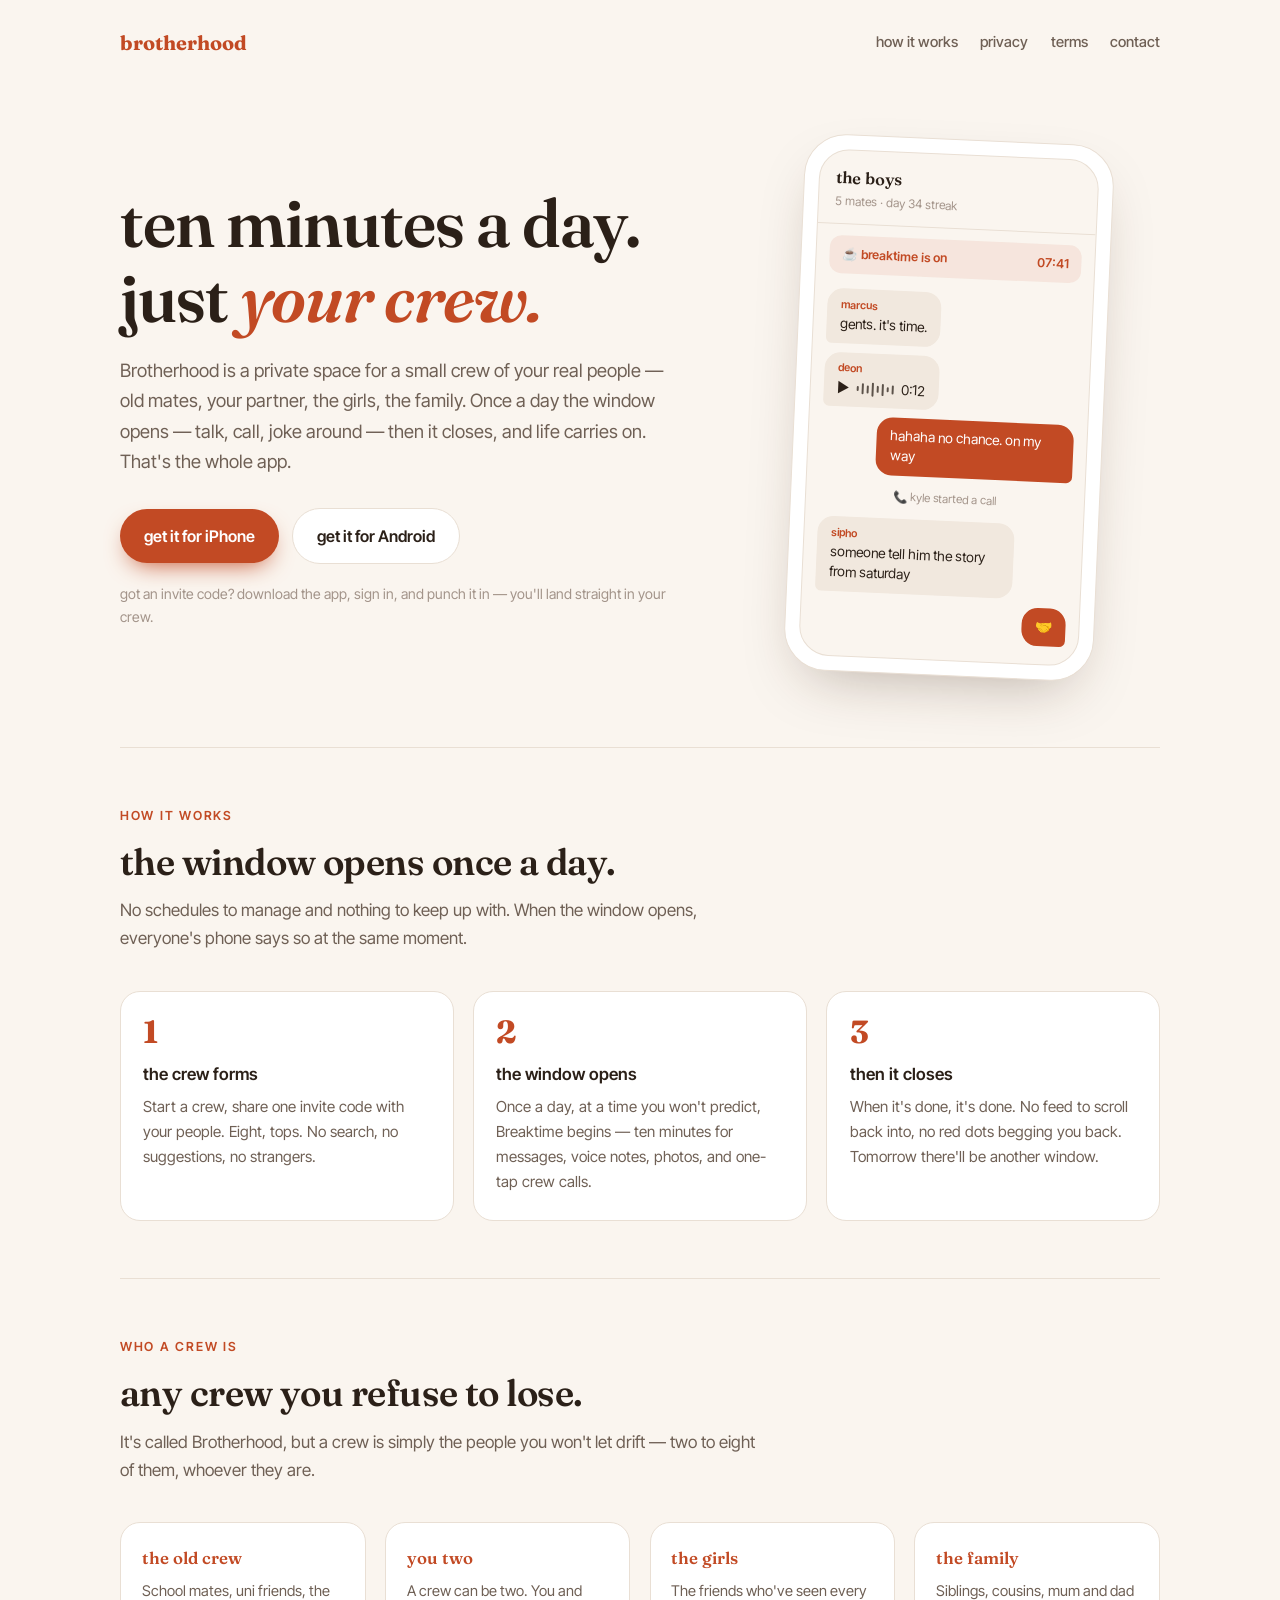
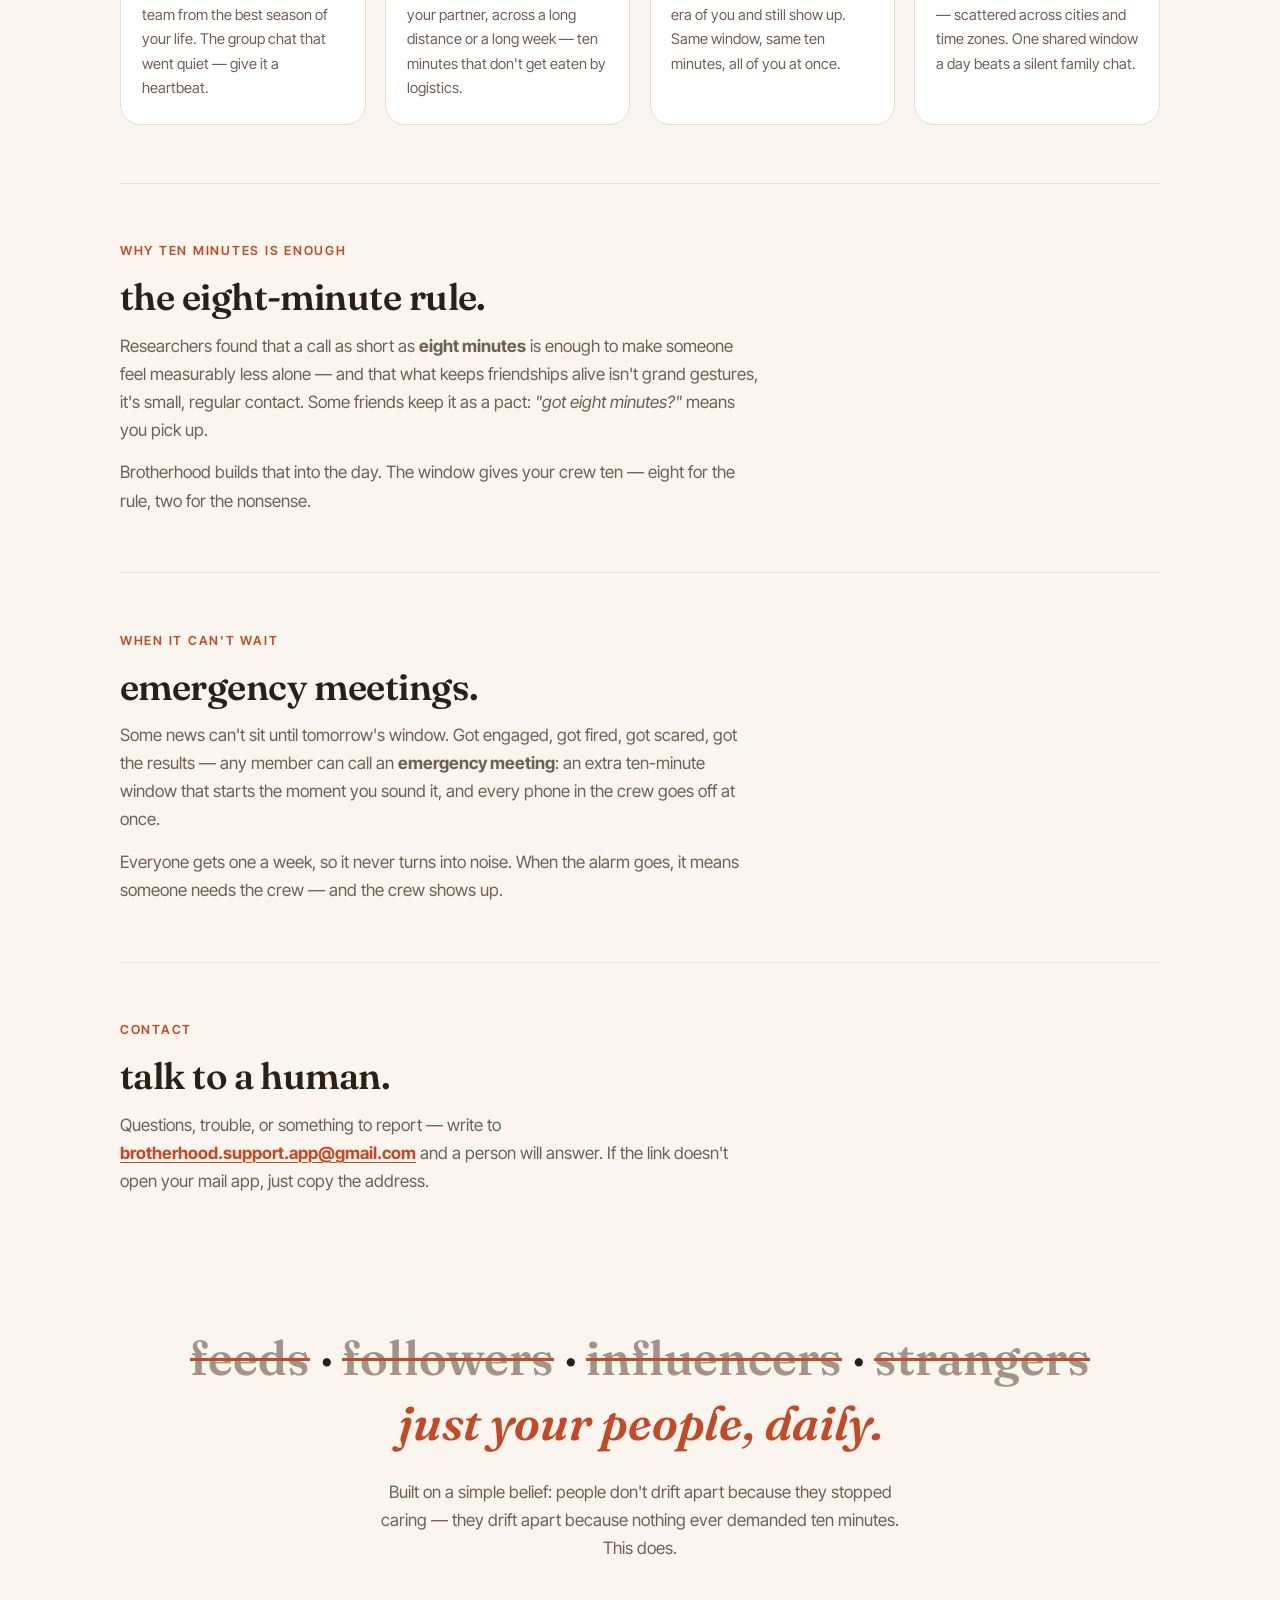
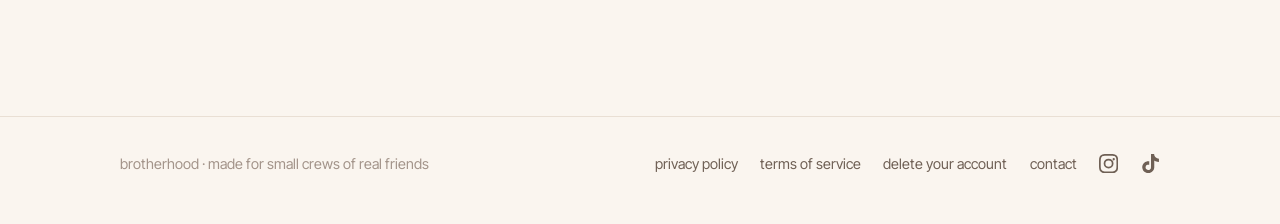
==== commit cdfa9d6e: "Add Instagram and TikTok icon links to the footer Co-Authored-By: Claude Opus 4.8 (1M context) <nore" ====
--- a/index.html
+++ b/index.html
@@ -178,6 +178,12 @@
       <a href="/terms/">terms of service</a>
       <a href="/delete-account/">delete your account</a>
       <a href="#contact">contact</a>
+      <a class="social" href="https://www.instagram.com/brotherhood_app_/" target="_blank" rel="noopener" aria-label="Brotherhood on Instagram">
+        <svg viewBox="0 0 24 24" aria-hidden="true" focusable="false"><path d="M12 2.16c3.2 0 3.58.01 4.85.07 1.17.05 1.8.25 2.23.41.56.22.96.48 1.38.9.42.42.68.82.9 1.38.16.42.36 1.06.41 2.23.06 1.27.07 1.65.07 4.85s-.01 3.58-.07 4.85c-.05 1.17-.25 1.8-.41 2.23-.22.56-.48.96-.9 1.38-.42.42-.82.68-1.38.9-.42.16-1.06.36-2.23.41-1.27.06-1.65.07-4.85.07s-3.58-.01-4.85-.07c-1.17-.05-1.8-.25-2.23-.41a3.7 3.7 0 0 1-1.38-.9 3.7 3.7 0 0 1-.9-1.38c-.16-.42-.36-1.06-.41-2.23-.06-1.27-.07-1.65-.07-4.85s.01-3.58.07-4.85c.05-1.17.25-1.8.41-2.23.22-.56.48-.96.9-1.38.42-.42.82-.68 1.38-.9.42-.16 1.06-.36 2.23-.41C8.42 2.17 8.8 2.16 12 2.16M12 0C8.74 0 8.33.01 7.05.07 5.78.13 4.9.33 4.14.63a5.86 5.86 0 0 0-2.13 1.38A5.86 5.86 0 0 0 .63 4.14C.33 4.9.13 5.78.07 7.05.01 8.33 0 8.74 0 12s.01 3.67.07 4.95c.06 1.27.26 2.15.56 2.91.31.79.72 1.46 1.38 2.13.67.66 1.34 1.07 2.13 1.38.76.3 1.64.5 2.91.56C8.33 23.99 8.74 24 12 24s3.67-.01 4.95-.07c1.27-.06 2.15-.26 2.91-.56a5.86 5.86 0 0 0 2.13-1.38 5.86 5.86 0 0 0 1.38-2.13c.3-.76.5-1.64.56-2.91.06-1.28.07-1.69.07-4.95s-.01-3.67-.07-4.95c-.06-1.27-.26-2.15-.56-2.91a5.86 5.86 0 0 0-1.38-2.13A5.86 5.86 0 0 0 19.86.63c-.76-.3-1.64-.5-2.91-.56C15.67.01 15.26 0 12 0m0 5.84a6.16 6.16 0 1 0 0 12.32 6.16 6.16 0 0 0 0-12.32M12 16a4 4 0 1 1 0-8 4 4 0 0 1 0 8m6.41-10.85a1.44 1.44 0 1 0 0 2.88 1.44 1.44 0 0 0 0-2.88"/></svg>
+      </a>
+      <a class="social" href="https://www.tiktok.com/@brotherhood7358" target="_blank" rel="noopener" aria-label="Brotherhood on TikTok">
+        <svg viewBox="0 0 24 24" aria-hidden="true" focusable="false"><path d="M12.53.02c1.31-.02 2.61-.01 3.91-.02.08 1.53.63 3.09 1.75 4.17 1.12 1.11 2.7 1.62 4.24 1.79v4.03c-1.44-.05-2.89-.35-4.2-.97-.57-.26-1.1-.59-1.62-.93-.01 2.92.01 5.84-.02 8.75-.08 1.4-.54 2.79-1.35 3.94-1.31 1.92-3.58 3.17-5.91 3.21-1.43.08-2.86-.31-4.08-1.03-2.02-1.19-3.44-3.37-3.65-5.71-.02-.5-.03-1-.01-1.49.18-1.9 1.12-3.72 2.58-4.96 1.66-1.44 3.98-2.13 6.15-1.72.02 1.48-.04 2.96-.04 4.44-.99-.32-2.15-.23-3.02.37-.63.41-1.11 1.04-1.36 1.75-.21.51-.15 1.07-.14 1.61.24 1.64 1.82 3.02 3.5 2.87 1.12-.01 2.19-.66 2.77-1.61.19-.33.4-.67.41-1.06.1-1.79.06-3.57.07-5.36.01-4.03-.01-8.05.02-12.07z"/></svg>
+      </a>
     </div>
   </div>
 </footer>
--- a/styles.css
+++ b/styles.css
@@ -100,7 +100,9 @@
 }
 footer a { color: var(--ink-soft); text-decoration: none; }
 footer a:hover { color: var(--accent); }
-footer .foot-links { display: flex; flex-wrap: wrap; gap: 1.4rem; }
+footer .foot-links { display: flex; flex-wrap: wrap; align-items: center; gap: 1.4rem; }
+footer .foot-links a.social { display: inline-flex; }
+footer .foot-links a.social svg { width: 1.2rem; height: 1.2rem; fill: currentColor; display: block; }
 
 /* ---- landing ----------------------------------------------------------- */
 
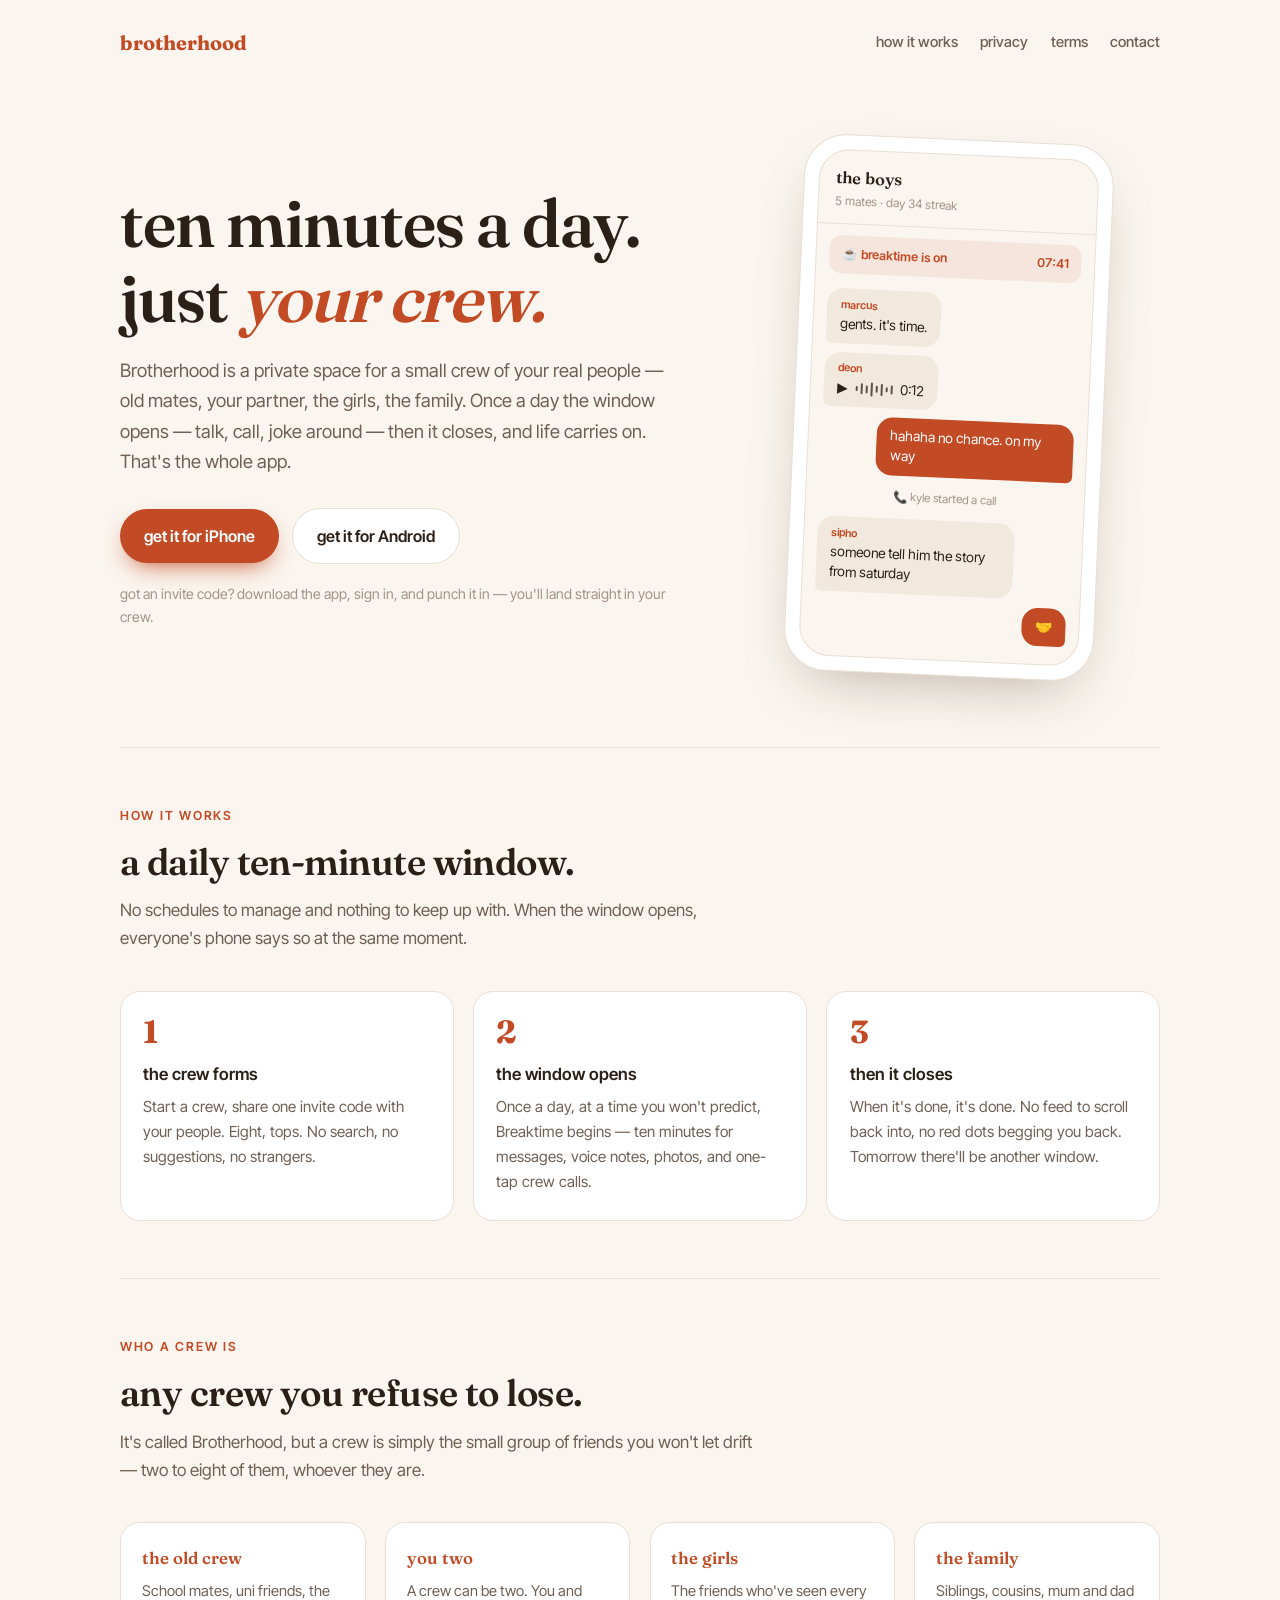
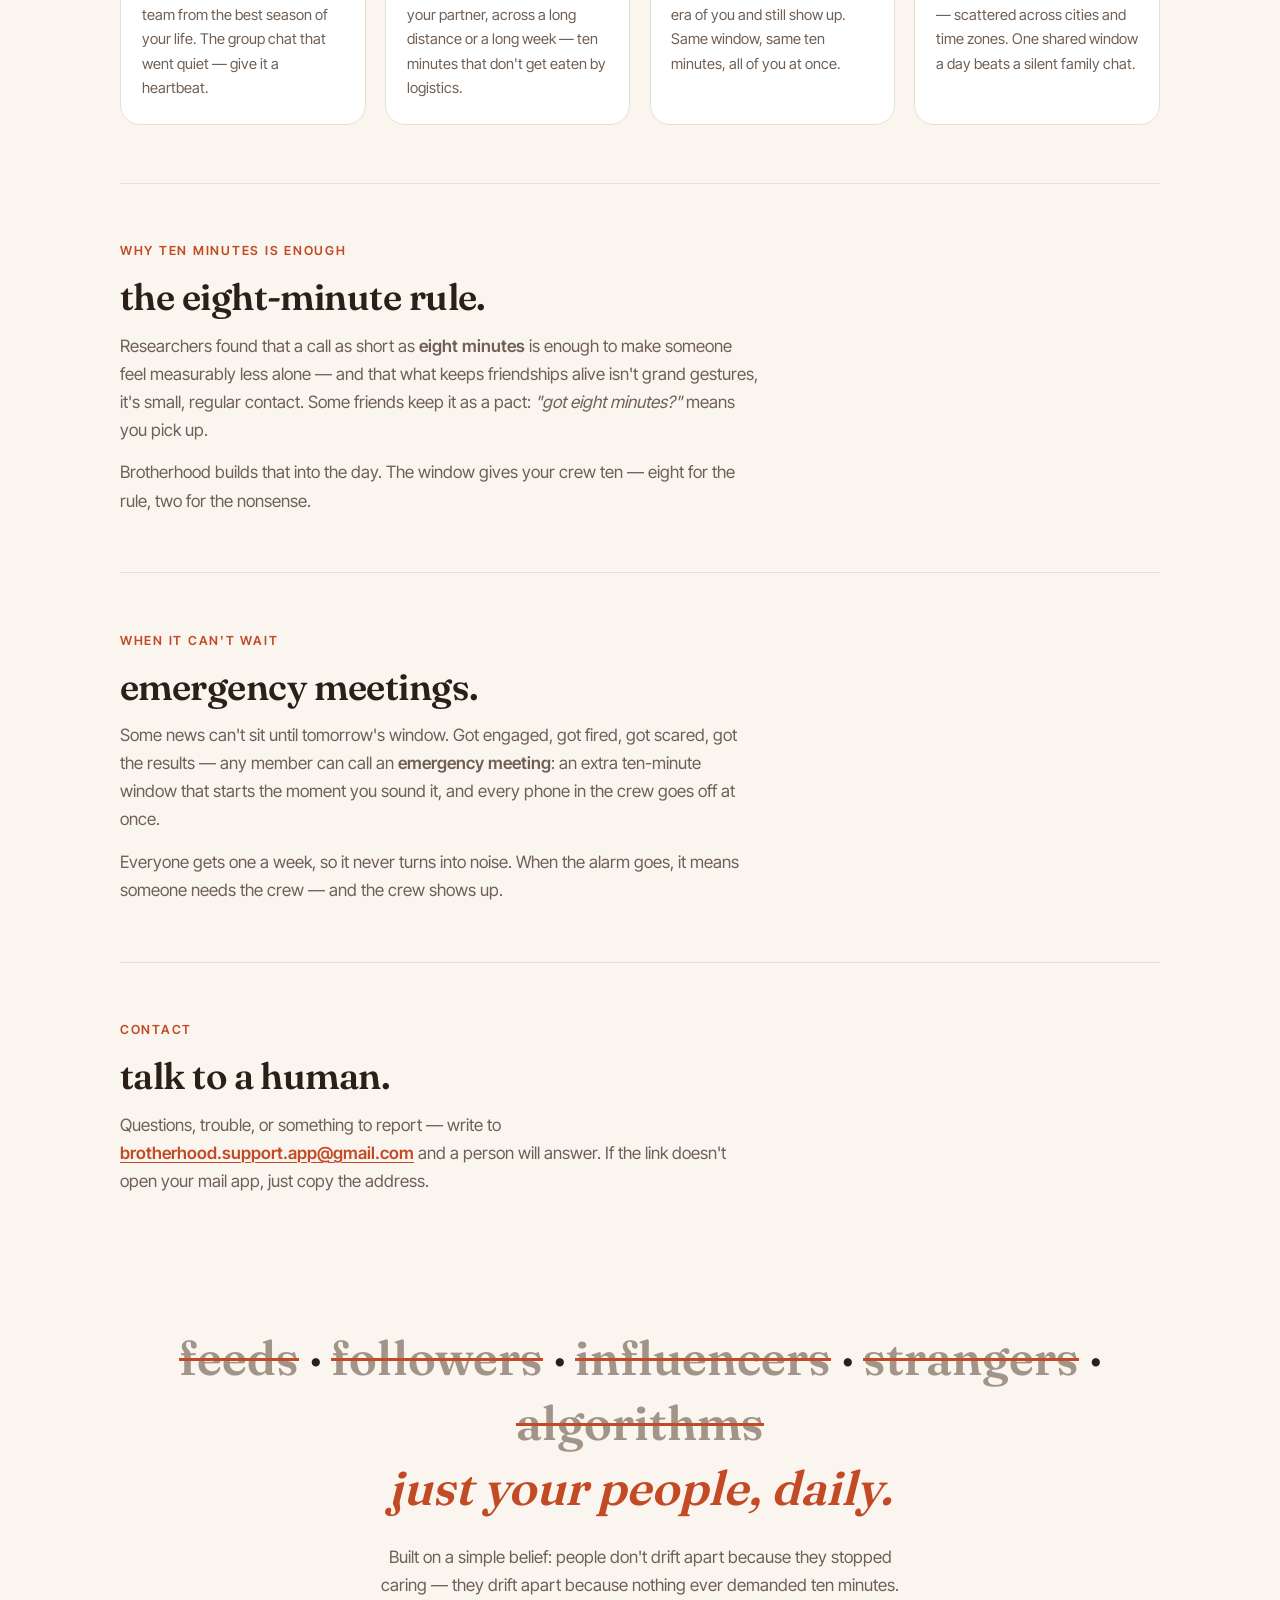
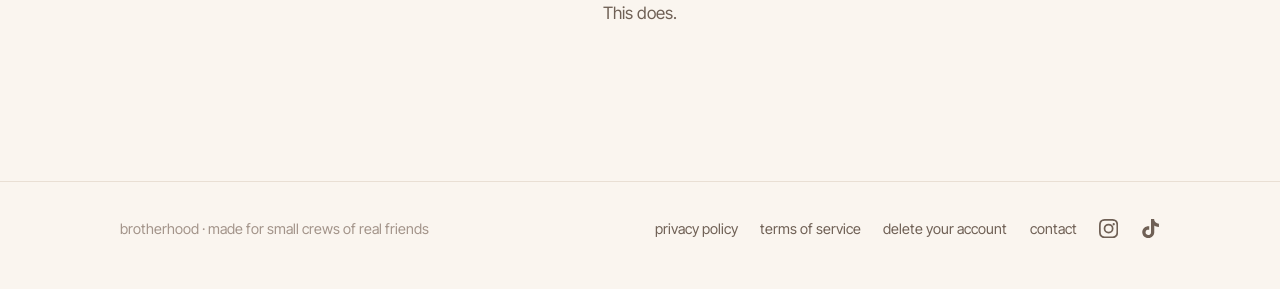
==== commit d5dbdfc2: "SEO + shareability pass: OG/Twitter cards, JSON-LD, sitemap, self-hosted fonts - Open Graph + Twitte" ====
--- a/index.html
+++ b/index.html
@@ -3,15 +3,83 @@
 <head>
   <meta charset="utf-8">
   <meta name="viewport" content="width=device-width, initial-scale=1">
-  <title>brotherhood — keep close to your people</title>
-  <meta name="description" content="a private space for small crews — your mates, your partner, the girls, the family. once a day the window opens — ten minutes to talk — then life carries on. no feeds, no followers, no strangers.">
+  <title>Brotherhood — a private app to stay close to your crew</title>
+  <meta name="description" content="Brotherhood is a private app for a small crew of real friends. Once a day a 10-minute window opens to talk, call and share — no feeds, no algorithm.">
+
+  <link rel="canonical" href="https://brotherhood.help/">
+
+  <meta property="og:type" content="website">
+  <meta property="og:site_name" content="Brotherhood">
+  <meta property="og:title" content="Brotherhood — ten minutes a day, just your crew">
+  <meta property="og:description" content="A private space for a small crew of real friends. Once a day the window opens — ten minutes to talk, call and joke around — then life carries on. No feeds, no followers, no strangers.">
+  <meta property="og:url" content="https://brotherhood.help/">
+  <meta property="og:image" content="https://brotherhood.help/og.png?v=1">
+  <meta property="og:image:secure_url" content="https://brotherhood.help/og.png?v=1">
+  <meta property="og:image:type" content="image/png">
+  <meta property="og:image:width" content="1200">
+  <meta property="og:image:height" content="630">
+  <meta property="og:image:alt" content="Brotherhood — ten minutes a day, just your crew">
+  <meta property="og:locale" content="en_GB">
+
+  <meta name="twitter:card" content="summary_large_image">
+  <meta name="twitter:image" content="https://brotherhood.help/og.png?v=1">
+  <meta name="twitter:image:alt" content="Brotherhood — ten minutes a day, just your crew">
+
+  <meta name="theme-color" content="#faf5ef" media="(prefers-color-scheme: light)">
+  <meta name="theme-color" content="#191310" media="(prefers-color-scheme: dark)">
   <link rel="icon" type="image/svg+xml" href="/favicon.svg">
   <link rel="icon" type="image/png" href="/favicon.png">
-  <link rel="preconnect" href="https://fonts.googleapis.com">
-  <link rel="preconnect" href="https://fonts.gstatic.com" crossorigin>
-  <link href="https://fonts.googleapis.com/css2?family=Fraunces:opsz,wght@9..144,600;9..144,700&family=Inter+Tight:wght@400;500;600&display=swap" rel="stylesheet">
+  <link rel="apple-touch-icon" href="/apple-touch-icon.png">
+  <link rel="preload" href="/fonts/6NU78FyLNQOQZAnv9bYEvDiIdE9Ea92uemAk_WBq8U_9v0c2Wa0KxC9TeA.woff2" as="font" type="font/woff2" crossorigin>
+  <link rel="stylesheet" href="/fonts.css">
   <link rel="stylesheet" href="/styles.css">
   <script src="/mail.js" defer></script>
+
+  <script type="application/ld+json">
+  {
+    "@context": "https://schema.org",
+    "@graph": [
+      {
+        "@type": "Organization",
+        "@id": "https://brotherhood.help/#organization",
+        "name": "Brotherhood",
+        "url": "https://brotherhood.help/",
+        "logo": { "@type": "ImageObject", "url": "https://brotherhood.help/logo.png", "width": 512, "height": 512 },
+        "email": "brotherhood.support.app@gmail.com",
+        "sameAs": [
+          "https://www.instagram.com/brotherhood_app_/",
+          "https://www.tiktok.com/@brotherhood7358",
+          "https://apps.apple.com/app/id6773460771",
+          "https://play.google.com/store/apps/details?id=com.teegen.brohood"
+        ]
+      },
+      {
+        "@type": "WebSite",
+        "@id": "https://brotherhood.help/#website",
+        "name": "Brotherhood",
+        "alternateName": "Brotherhood App",
+        "url": "https://brotherhood.help/",
+        "inLanguage": "en",
+        "publisher": { "@id": "https://brotherhood.help/#organization" }
+      },
+      {
+        "@type": "SoftwareApplication",
+        "@id": "https://brotherhood.help/#app",
+        "name": "Brotherhood",
+        "url": "https://brotherhood.help/",
+        "operatingSystem": "iOS, Android",
+        "applicationCategory": "SocialNetworkingApplication",
+        "description": "A private space for a small crew (2-8) of real friends. Once a day a ten-minute Breaktime window opens for messages, voice notes, photos and one-tap crew calls, then it closes. No feeds, no followers, no strangers.",
+        "downloadUrl": [
+          "https://apps.apple.com/app/id6773460771",
+          "https://play.google.com/store/apps/details?id=com.teegen.brohood"
+        ],
+        "offers": { "@type": "Offer", "price": "0", "priceCurrency": "USD" },
+        "publisher": { "@id": "https://brotherhood.help/#organization" }
+      }
+    ]
+  }
+  </script>
 </head>
 <body>
 
@@ -69,7 +137,7 @@
 
   <section class="section" id="how">
     <p class="kicker">how it works</p>
-    <h2>the window opens once a day.</h2>
+    <h2>a daily ten-minute window.</h2>
     <p class="lede">No schedules to manage and nothing to keep up with. When
     the window opens, everyone's phone says so at the same moment.</p>
     <div class="steps">
@@ -98,8 +166,8 @@
   <section class="section" id="who">
     <p class="kicker">who a crew is</p>
     <h2>any crew you refuse to lose.</h2>
-    <p class="lede">It's called Brotherhood, but a crew is simply the people
-    you won't let drift — two to eight of them, whoever they are.</p>
+    <p class="lede">It's called Brotherhood, but a crew is simply the small
+    group of friends you won't let drift — two to eight of them, whoever they are.</p>
     <div class="crews">
       <div class="crew-card">
         <div class="crew-title">the old crew</div>
@@ -161,7 +229,8 @@
   <section class="manifesto">
     <div class="lines">
       <span class="no">feeds</span> · <span class="no">followers</span> ·
-      <span class="no">influencers</span> · <span class="no">strangers</span><br>
+      <span class="no">influencers</span> · <span class="no">strangers</span> ·
+      <span class="no">algorithms</span><br>
       <span class="yes">just your people, daily.</span>
     </div>
     <p class="creed">Built on a simple belief: people don't drift apart
--- a/fonts.css
+++ b/fonts.css
@@ -0,0 +1,273 @@
+/* Self-hosted brand fonts (Fraunces + Inter Tight).
+   Byte-identical to Google's woff2, served from our own origin —
+   no third-party request, no per-visitor IP sent to Google. */
+
+/* Fraunces 600 — vietnamese */
+@font-face {
+  font-family: 'Fraunces';
+  font-style: normal;
+  font-weight: 600;
+  font-display: swap;
+  src: url(/fonts/6NU78FyLNQOQZAnv9bYEvDiIdE9Ea92uemAk_WBq8U_9v0c2Wa0KxCBTeO-U.woff2) format('woff2');
+  unicode-range: U+0102-0103, U+0110-0111, U+0128-0129, U+0168-0169, U+01A0-01A1, U+01AF-01B0, U+0300-0301, U+0303-0304, U+0308-0309, U+0323, U+0329, U+1EA0-1EF9, U+20AB;
+}
+
+/* Fraunces 600 — latin-ext */
+@font-face {
+  font-family: 'Fraunces';
+  font-style: normal;
+  font-weight: 600;
+  font-display: swap;
+  src: url(/fonts/6NU78FyLNQOQZAnv9bYEvDiIdE9Ea92uemAk_WBq8U_9v0c2Wa0KxCFTeO-U.woff2) format('woff2');
+  unicode-range: U+0100-02BA, U+02BD-02C5, U+02C7-02CC, U+02CE-02D7, U+02DD-02FF, U+0304, U+0308, U+0329, U+1D00-1DBF, U+1E00-1E9F, U+1EF2-1EFF, U+2020, U+20A0-20AB, U+20AD-20C0, U+2113, U+2C60-2C7F, U+A720-A7FF;
+}
+
+/* Fraunces 600 — latin */
+@font-face {
+  font-family: 'Fraunces';
+  font-style: normal;
+  font-weight: 600;
+  font-display: swap;
+  src: url(/fonts/6NU78FyLNQOQZAnv9bYEvDiIdE9Ea92uemAk_WBq8U_9v0c2Wa0KxC9TeA.woff2) format('woff2');
+  unicode-range: U+0000-00FF, U+0131, U+0152-0153, U+02BB-02BC, U+02C6, U+02DA, U+02DC, U+0304, U+0308, U+0329, U+2000-206F, U+20AC, U+2122, U+2191, U+2193, U+2212, U+2215, U+FEFF, U+FFFD;
+}
+
+/* Fraunces 700 — vietnamese */
+@font-face {
+  font-family: 'Fraunces';
+  font-style: normal;
+  font-weight: 700;
+  font-display: swap;
+  src: url(/fonts/6NU78FyLNQOQZAnv9bYEvDiIdE9Ea92uemAk_WBq8U_9v0c2Wa0KxCBTeO-U.woff2) format('woff2');
+  unicode-range: U+0102-0103, U+0110-0111, U+0128-0129, U+0168-0169, U+01A0-01A1, U+01AF-01B0, U+0300-0301, U+0303-0304, U+0308-0309, U+0323, U+0329, U+1EA0-1EF9, U+20AB;
+}
+
+/* Fraunces 700 — latin-ext */
+@font-face {
+  font-family: 'Fraunces';
+  font-style: normal;
+  font-weight: 700;
+  font-display: swap;
+  src: url(/fonts/6NU78FyLNQOQZAnv9bYEvDiIdE9Ea92uemAk_WBq8U_9v0c2Wa0KxCFTeO-U.woff2) format('woff2');
+  unicode-range: U+0100-02BA, U+02BD-02C5, U+02C7-02CC, U+02CE-02D7, U+02DD-02FF, U+0304, U+0308, U+0329, U+1D00-1DBF, U+1E00-1E9F, U+1EF2-1EFF, U+2020, U+20A0-20AB, U+20AD-20C0, U+2113, U+2C60-2C7F, U+A720-A7FF;
+}
+
+/* Fraunces 700 — latin */
+@font-face {
+  font-family: 'Fraunces';
+  font-style: normal;
+  font-weight: 700;
+  font-display: swap;
+  src: url(/fonts/6NU78FyLNQOQZAnv9bYEvDiIdE9Ea92uemAk_WBq8U_9v0c2Wa0KxC9TeA.woff2) format('woff2');
+  unicode-range: U+0000-00FF, U+0131, U+0152-0153, U+02BB-02BC, U+02C6, U+02DA, U+02DC, U+0304, U+0308, U+0329, U+2000-206F, U+20AC, U+2122, U+2191, U+2193, U+2212, U+2215, U+FEFF, U+FFFD;
+}
+
+/* Inter Tight 400 — cyrillic-ext */
+@font-face {
+  font-family: 'Inter Tight';
+  font-style: normal;
+  font-weight: 400;
+  font-display: swap;
+  src: url(/fonts/NGSwv5HMAFg6IuGlBNMjxLsK8ah8QA.woff2) format('woff2');
+  unicode-range: U+0460-052F, U+1C80-1C8A, U+20B4, U+2DE0-2DFF, U+A640-A69F, U+FE2E-FE2F;
+}
+
+/* Inter Tight 400 — cyrillic */
+@font-face {
+  font-family: 'Inter Tight';
+  font-style: normal;
+  font-weight: 400;
+  font-display: swap;
+  src: url(/fonts/NGSwv5HMAFg6IuGlBNMjxLsD8ah8QA.woff2) format('woff2');
+  unicode-range: U+0301, U+0400-045F, U+0490-0491, U+04B0-04B1, U+2116;
+}
+
+/* Inter Tight 400 — greek-ext */
+@font-face {
+  font-family: 'Inter Tight';
+  font-style: normal;
+  font-weight: 400;
+  font-display: swap;
+  src: url(/fonts/NGSwv5HMAFg6IuGlBNMjxLsL8ah8QA.woff2) format('woff2');
+  unicode-range: U+1F00-1FFF;
+}
+
+/* Inter Tight 400 — greek */
+@font-face {
+  font-family: 'Inter Tight';
+  font-style: normal;
+  font-weight: 400;
+  font-display: swap;
+  src: url(/fonts/NGSwv5HMAFg6IuGlBNMjxLsE8ah8QA.woff2) format('woff2');
+  unicode-range: U+0370-0377, U+037A-037F, U+0384-038A, U+038C, U+038E-03A1, U+03A3-03FF;
+}
+
+/* Inter Tight 400 — vietnamese */
+@font-face {
+  font-family: 'Inter Tight';
+  font-style: normal;
+  font-weight: 400;
+  font-display: swap;
+  src: url(/fonts/NGSwv5HMAFg6IuGlBNMjxLsI8ah8QA.woff2) format('woff2');
+  unicode-range: U+0102-0103, U+0110-0111, U+0128-0129, U+0168-0169, U+01A0-01A1, U+01AF-01B0, U+0300-0301, U+0303-0304, U+0308-0309, U+0323, U+0329, U+1EA0-1EF9, U+20AB;
+}
+
+/* Inter Tight 400 — latin-ext */
+@font-face {
+  font-family: 'Inter Tight';
+  font-style: normal;
+  font-weight: 400;
+  font-display: swap;
+  src: url(/fonts/NGSwv5HMAFg6IuGlBNMjxLsJ8ah8QA.woff2) format('woff2');
+  unicode-range: U+0100-02BA, U+02BD-02C5, U+02C7-02CC, U+02CE-02D7, U+02DD-02FF, U+0304, U+0308, U+0329, U+1D00-1DBF, U+1E00-1E9F, U+1EF2-1EFF, U+2020, U+20A0-20AB, U+20AD-20C0, U+2113, U+2C60-2C7F, U+A720-A7FF;
+}
+
+/* Inter Tight 400 — latin */
+@font-face {
+  font-family: 'Inter Tight';
+  font-style: normal;
+  font-weight: 400;
+  font-display: swap;
+  src: url(/fonts/NGSwv5HMAFg6IuGlBNMjxLsH8ag.woff2) format('woff2');
+  unicode-range: U+0000-00FF, U+0131, U+0152-0153, U+02BB-02BC, U+02C6, U+02DA, U+02DC, U+0304, U+0308, U+0329, U+2000-206F, U+20AC, U+2122, U+2191, U+2193, U+2212, U+2215, U+FEFF, U+FFFD;
+}
+
+/* Inter Tight 500 — cyrillic-ext */
+@font-face {
+  font-family: 'Inter Tight';
+  font-style: normal;
+  font-weight: 500;
+  font-display: swap;
+  src: url(/fonts/NGSwv5HMAFg6IuGlBNMjxLsK8ah8QA.woff2) format('woff2');
+  unicode-range: U+0460-052F, U+1C80-1C8A, U+20B4, U+2DE0-2DFF, U+A640-A69F, U+FE2E-FE2F;
+}
+
+/* Inter Tight 500 — cyrillic */
+@font-face {
+  font-family: 'Inter Tight';
+  font-style: normal;
+  font-weight: 500;
+  font-display: swap;
+  src: url(/fonts/NGSwv5HMAFg6IuGlBNMjxLsD8ah8QA.woff2) format('woff2');
+  unicode-range: U+0301, U+0400-045F, U+0490-0491, U+04B0-04B1, U+2116;
+}
+
+/* Inter Tight 500 — greek-ext */
+@font-face {
+  font-family: 'Inter Tight';
+  font-style: normal;
+  font-weight: 500;
+  font-display: swap;
+  src: url(/fonts/NGSwv5HMAFg6IuGlBNMjxLsL8ah8QA.woff2) format('woff2');
+  unicode-range: U+1F00-1FFF;
+}
+
+/* Inter Tight 500 — greek */
+@font-face {
+  font-family: 'Inter Tight';
+  font-style: normal;
+  font-weight: 500;
+  font-display: swap;
+  src: url(/fonts/NGSwv5HMAFg6IuGlBNMjxLsE8ah8QA.woff2) format('woff2');
+  unicode-range: U+0370-0377, U+037A-037F, U+0384-038A, U+038C, U+038E-03A1, U+03A3-03FF;
+}
+
+/* Inter Tight 500 — vietnamese */
+@font-face {
+  font-family: 'Inter Tight';
+  font-style: normal;
+  font-weight: 500;
+  font-display: swap;
+  src: url(/fonts/NGSwv5HMAFg6IuGlBNMjxLsI8ah8QA.woff2) format('woff2');
+  unicode-range: U+0102-0103, U+0110-0111, U+0128-0129, U+0168-0169, U+01A0-01A1, U+01AF-01B0, U+0300-0301, U+0303-0304, U+0308-0309, U+0323, U+0329, U+1EA0-1EF9, U+20AB;
+}
+
+/* Inter Tight 500 — latin-ext */
+@font-face {
+  font-family: 'Inter Tight';
+  font-style: normal;
+  font-weight: 500;
+  font-display: swap;
+  src: url(/fonts/NGSwv5HMAFg6IuGlBNMjxLsJ8ah8QA.woff2) format('woff2');
+  unicode-range: U+0100-02BA, U+02BD-02C5, U+02C7-02CC, U+02CE-02D7, U+02DD-02FF, U+0304, U+0308, U+0329, U+1D00-1DBF, U+1E00-1E9F, U+1EF2-1EFF, U+2020, U+20A0-20AB, U+20AD-20C0, U+2113, U+2C60-2C7F, U+A720-A7FF;
+}
+
+/* Inter Tight 500 — latin */
+@font-face {
+  font-family: 'Inter Tight';
+  font-style: normal;
+  font-weight: 500;
+  font-display: swap;
+  src: url(/fonts/NGSwv5HMAFg6IuGlBNMjxLsH8ag.woff2) format('woff2');
+  unicode-range: U+0000-00FF, U+0131, U+0152-0153, U+02BB-02BC, U+02C6, U+02DA, U+02DC, U+0304, U+0308, U+0329, U+2000-206F, U+20AC, U+2122, U+2191, U+2193, U+2212, U+2215, U+FEFF, U+FFFD;
+}
+
+/* Inter Tight 600 — cyrillic-ext */
+@font-face {
+  font-family: 'Inter Tight';
+  font-style: normal;
+  font-weight: 600;
+  font-display: swap;
+  src: url(/fonts/NGSwv5HMAFg6IuGlBNMjxLsK8ah8QA.woff2) format('woff2');
+  unicode-range: U+0460-052F, U+1C80-1C8A, U+20B4, U+2DE0-2DFF, U+A640-A69F, U+FE2E-FE2F;
+}
+
+/* Inter Tight 600 — cyrillic */
+@font-face {
+  font-family: 'Inter Tight';
+  font-style: normal;
+  font-weight: 600;
+  font-display: swap;
+  src: url(/fonts/NGSwv5HMAFg6IuGlBNMjxLsD8ah8QA.woff2) format('woff2');
+  unicode-range: U+0301, U+0400-045F, U+0490-0491, U+04B0-04B1, U+2116;
+}
+
+/* Inter Tight 600 — greek-ext */
+@font-face {
+  font-family: 'Inter Tight';
+  font-style: normal;
+  font-weight: 600;
+  font-display: swap;
+  src: url(/fonts/NGSwv5HMAFg6IuGlBNMjxLsL8ah8QA.woff2) format('woff2');
+  unicode-range: U+1F00-1FFF;
+}
+
+/* Inter Tight 600 — greek */
+@font-face {
+  font-family: 'Inter Tight';
+  font-style: normal;
+  font-weight: 600;
+  font-display: swap;
+  src: url(/fonts/NGSwv5HMAFg6IuGlBNMjxLsE8ah8QA.woff2) format('woff2');
+  unicode-range: U+0370-0377, U+037A-037F, U+0384-038A, U+038C, U+038E-03A1, U+03A3-03FF;
+}
+
+/* Inter Tight 600 — vietnamese */
+@font-face {
+  font-family: 'Inter Tight';
+  font-style: normal;
+  font-weight: 600;
+  font-display: swap;
+  src: url(/fonts/NGSwv5HMAFg6IuGlBNMjxLsI8ah8QA.woff2) format('woff2');
+  unicode-range: U+0102-0103, U+0110-0111, U+0128-0129, U+0168-0169, U+01A0-01A1, U+01AF-01B0, U+0300-0301, U+0303-0304, U+0308-0309, U+0323, U+0329, U+1EA0-1EF9, U+20AB;
+}
+
+/* Inter Tight 600 — latin-ext */
+@font-face {
+  font-family: 'Inter Tight';
+  font-style: normal;
+  font-weight: 600;
+  font-display: swap;
+  src: url(/fonts/NGSwv5HMAFg6IuGlBNMjxLsJ8ah8QA.woff2) format('woff2');
+  unicode-range: U+0100-02BA, U+02BD-02C5, U+02C7-02CC, U+02CE-02D7, U+02DD-02FF, U+0304, U+0308, U+0329, U+1D00-1DBF, U+1E00-1E9F, U+1EF2-1EFF, U+2020, U+20A0-20AB, U+20AD-20C0, U+2113, U+2C60-2C7F, U+A720-A7FF;
+}
+
+/* Inter Tight 600 — latin */
+@font-face {
+  font-family: 'Inter Tight';
+  font-style: normal;
+  font-weight: 600;
+  font-display: swap;
+  src: url(/fonts/NGSwv5HMAFg6IuGlBNMjxLsH8ag.woff2) format('woff2');
+  unicode-range: U+0000-00FF, U+0131, U+0152-0153, U+02BB-02BC, U+02C6, U+02DA, U+02DC, U+0304, U+0308, U+0329, U+2000-206F, U+20AC, U+2122, U+2191, U+2193, U+2212, U+2215, U+FEFF, U+FFFD;
+}
